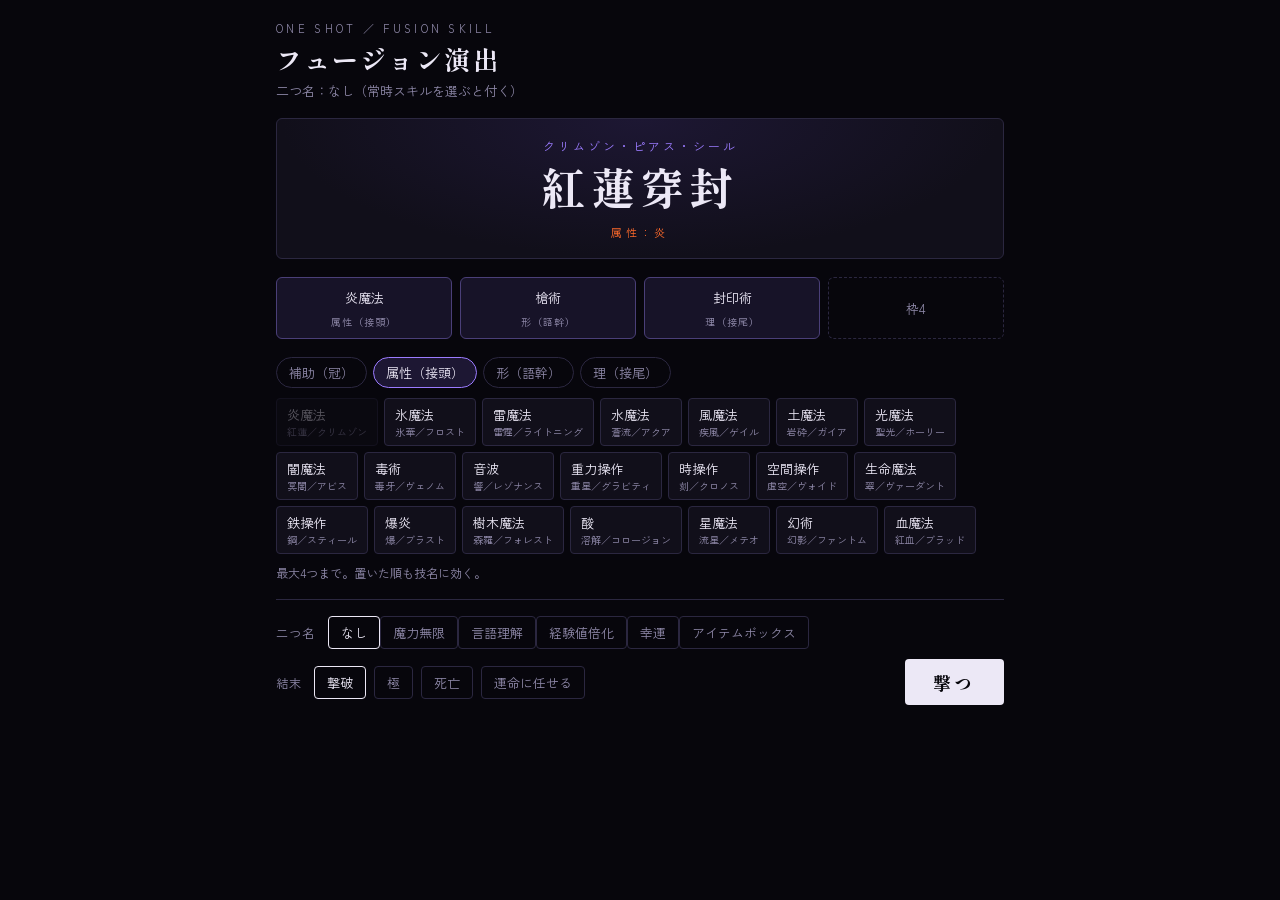
==== fusion-demo/index.html @ 2f65fb98 "フュージョン演出：発動時にフードの人影・光輪・ネオンの線が浮かぶ背景を追加 Co-Authored-By: Claude Opus 5.5 <noreply@anthropic.com> Claude" ====
<!doctype html>
<html lang="ja">
<head>
<meta charset="utf-8">
<meta name="viewport" content="width=device-width, initial-scale=1">
<title>フュージョン演出</title>
<link rel="stylesheet" href="https://fonts.googleapis.com/css2?family=Shippori+Mincho+B1:wght@600;800&family=Zen+Kaku+Gothic+New:wght@400;700&display=swap">
<style>
/* レイアウト：上に主人公の二つ名と技名の予告、下にスキルを選ぶ棚。撃つと全画面の演出に切り替わる */
:root {
  color-scheme: dark;
  --void: #07060c;
  --panel: #110f1a;
  --line: #2b2740;
  --text: #ece8f6;
  --muted: #8e88a8;
  --violet: #9b7bff;
  --gold: #e9c46a;
  --blood: #e0435f;
  --mincho: "Shippori Mincho B1", "Hiragino Mincho ProN", "Yu Mincho", serif;
  --gothic: "Zen Kaku Gothic New", "Hiragino Sans", "Yu Gothic", sans-serif;
}
* { box-sizing: border-box; }
[hidden] { display: none !important; }
body { margin: 0; background: var(--void); color: var(--text); font-family: var(--gothic); }
button { font: inherit; }
button:focus-visible { outline: 2px solid var(--violet); outline-offset: 2px; }

main {
  max-width: 760px; margin: 0 auto; display: grid; gap: 18px;
  padding-block: 20px 32px; padding-left: max(16px, env(safe-area-inset-left, 0px)); padding-right: max(16px, env(safe-area-inset-right, 0px));
}
header { display: grid; gap: 4px; }
.eyebrow { font-size: 11px; letter-spacing: .3em; color: var(--muted); }
h1 { margin: 0; font-family: var(--mincho); font-weight: 800; font-size: 26px; letter-spacing: .08em; }
#title-line { font-size: 13px; color: var(--muted); }
#title-line b { color: var(--violet); font-weight: 700; }

/* 技名の予告 */
#preview {
  border: 1px solid var(--line); border-radius: 6px; padding: 18px 16px; text-align: center;
  background: radial-gradient(ellipse at 50% 0%, #1d1733 0, transparent 70%), var(--panel);
}
#preview .ruby { font-size: 12px; letter-spacing: .25em; color: var(--violet); min-height: 1.4em; overflow-wrap: anywhere; }
#preview .kanji { font-family: var(--mincho); font-weight: 800; font-size: clamp(28px, 7vw, 44px); letter-spacing: .12em; min-height: 1.3em; overflow-wrap: anywhere; }
#preview .el { font-size: 11px; letter-spacing: .3em; margin-top: 6px; }
#preview .empty { color: var(--muted); font-size: 14px; }

#slots { display: grid; grid-template-columns: repeat(4, 1fr); gap: 8px; }
.slot {
  min-height: 62px; border: 1px dashed var(--line); border-radius: 6px; background: transparent; color: var(--muted);
  display: grid; place-items: center; text-align: center; padding: 6px; cursor: pointer; font-size: 13px;
}
.slot.filled { border-style: solid; border-color: #4a3f78; color: var(--text); background: #171328; }
.slot small { display: block; font-size: 10px; color: var(--muted); letter-spacing: .1em; }
@media (max-width: 480px) { #slots { grid-template-columns: repeat(2, 1fr); } }

.shelf { display: grid; gap: 10px; }
.tabs { display: flex; gap: 6px; flex-wrap: wrap; }
.tab { border: 1px solid var(--line); background: transparent; color: var(--muted); border-radius: 99px; padding: 5px 12px; cursor: pointer; font-size: 13px; }
.tab.on { border-color: var(--violet); color: var(--text); background: #1d1733; }
#skills { display: flex; flex-wrap: wrap; gap: 6px; }
.skill {
  border: 1px solid var(--line); background: var(--panel); color: var(--text); border-radius: 4px; padding: 6px 10px; cursor: pointer; font-size: 13px;
  display: grid; text-align: left;
}
.skill small { font-size: 10px; color: var(--muted); }
.skill:hover:not(:disabled) { border-color: var(--violet); }
.skill:disabled { opacity: .35; cursor: default; }
.hint { font-size: 12px; color: var(--muted); margin: 0; }

.controls { display: grid; gap: 10px; border-top: 1px solid var(--line); padding-top: 16px; }
.row { display: flex; gap: 8px; flex-wrap: wrap; align-items: center; }
.row label { font-size: 12px; color: var(--muted); letter-spacing: .1em; margin-right: 4px; }
.pick { border: 1px solid var(--line); background: transparent; color: var(--muted); border-radius: 4px; padding: 6px 12px; cursor: pointer; font-size: 13px; }
.pick.on { color: var(--text); border-color: var(--text); }
.pick.on[data-v="perfect"] { color: var(--gold); border-color: var(--gold); }
.pick.on[data-v="death"] { color: var(--blood); border-color: var(--blood); }
#fire {
  margin-left: auto; background: var(--text); color: var(--void); border: 0; border-radius: 4px; padding: 10px 28px;
  font-family: var(--mincho); font-weight: 800; font-size: 18px; letter-spacing: .2em; cursor: pointer;
}
#fire:disabled { opacity: .3; cursor: default; }

/* ── 全画面の演出 ── */
#stage {
  position: fixed; inset: 0; z-index: 20; background: #000; overflow: hidden; display: grid; place-items: center;
  padding: env(safe-area-inset-top, 0px) max(16px, env(safe-area-inset-right, 0px)) env(safe-area-inset-bottom, 0px) max(16px, env(safe-area-inset-left, 0px));
}
#fx, #scene { position: absolute; inset: 0; width: 100%; height: 100%; }
#stage.shake { animation: shake .5s; }
@keyframes shake { 20% { transform: translate(-8px, 4px); } 40% { transform: translate(7px, -5px); } 60% { transform: translate(-5px, -3px); } 80% { transform: translate(4px, 3px); } }
.layer { position: relative; z-index: 1; text-align: center; display: grid; gap: 14px; justify-items: center; width: 100%; max-width: 720px; align-self: end; margin-bottom: max(6vh, 32px); }
#line { text-shadow: 0 0 12px #000, 0 0 4px #000; }
#line { font-family: var(--mincho); font-size: clamp(16px, 4vw, 22px); letter-spacing: .1em; min-height: 1.6em; color: var(--text); opacity: .9; }
#who { font-size: 11px; letter-spacing: .4em; color: var(--muted); }
#name { display: grid; gap: 6px; }
#name .ruby { font-size: clamp(11px, 2.6vw, 15px); letter-spacing: .35em; color: var(--accent, var(--violet)); opacity: 0; overflow-wrap: anywhere; }
#name .kanji { font-family: var(--mincho); font-weight: 800; font-size: clamp(36px, 11vw, 92px); letter-spacing: .1em; line-height: 1.1; opacity: 0; overflow-wrap: anywhere; text-shadow: 0 0 28px var(--accent, var(--violet)); }
#name.glitch .kanji { animation: glitch .9s steps(2) 3; }
@keyframes glitch { 0%, 100% { transform: none; text-shadow: 0 0 28px var(--accent); } 33% { transform: translateX(-6px); text-shadow: 8px 0 #7fe8ff, -8px 0 #d79bff; } 66% { transform: translateX(5px); text-shadow: -6px 0 #7fe8ff, 6px 0 #d79bff; } }
#name.show .ruby { animation: ruby-in .5s ease-out forwards; }
#name.show .kanji { animation: slam .45s cubic-bezier(.2,1.6,.4,1) .35s forwards; }
@keyframes ruby-in { from { opacity: 0; letter-spacing: 1.2em; } to { opacity: 1; letter-spacing: .35em; } }
@keyframes slam { from { opacity: 0; transform: scale(2.4); filter: blur(10px); } to { opacity: 1; transform: scale(1); filter: blur(0); } }
#name.true .kanji { color: var(--gold); text-shadow: 0 0 36px #e9c46aaa; }
#name.true .ruby { color: var(--gold); }
#name.fade { transition: opacity .6s; opacity: 0; }
#tag { font-family: var(--mincho); font-size: 14px; letter-spacing: .5em; color: var(--gold); min-height: 1.4em; }
#result { display: grid; gap: 10px; justify-items: center; }
#result .big { font-family: var(--mincho); font-weight: 800; font-size: clamp(40px, 12vw, 96px); letter-spacing: .2em; }
#result .big.perfect { color: var(--gold); text-shadow: 0 0 40px #e9c46a99; }
#result .big.death { color: var(--blood); }
#result .sub { font-family: var(--mincho); font-size: 16px; letter-spacing: .08em; }
#result .aside { font-size: 12px; color: var(--muted); }
#result .goddess { font-size: 14px; color: var(--text); max-width: 34em; line-height: 1.8; }
#result .goddess::before { content: "女神「"; color: var(--muted); }
#result .goddess::after { content: "」"; color: var(--muted); }
#close { margin-top: 10px; background: transparent; border: 1px solid var(--muted); color: var(--text); border-radius: 4px; padding: 8px 20px; cursor: pointer; }
#flash { position: absolute; inset: 0; z-index: 2; background: #fff; opacity: 0; pointer-events: none; }
#flash.on { animation: flash .5s forwards; }
@keyframes flash { 0% { opacity: 1; } 100% { opacity: 0; } }
#vignette { position: absolute; inset: 0; z-index: 0; pointer-events: none; opacity: 0; background: radial-gradient(ellipse at center, transparent 40%, #5a0010cc 100%); transition: opacity .8s; }
#vignette.on { opacity: 1; }

@media (prefers-reduced-motion: reduce) {
  *, *::before, *::after { animation-duration: .01ms !important; transition: none !important; }
}
</style>
</head>
<body>
<main>
  <header>
    <div class="eyebrow">ONE SHOT ／ FUSION SKILL</div>
    <h1>フュージョン演出</h1>
    <div id="title-line"></div>
  </header>

  <section id="preview" aria-live="polite">
    <div class="ruby" id="pv-ruby"></div>
    <div class="kanji" id="pv-kanji"></div>
    <div class="el" id="pv-el"></div>
  </section>

  <div id="slots"></div>

  <section class="shelf">
    <div class="tabs" id="tabs"></div>
    <div id="skills"></div>
    <p class="hint" id="shelf-hint"></p>
  </section>

  <section class="controls">
    <div class="row">
      <label>二つ名</label>
      <span id="titles"></span>
    </div>
    <div class="row">
      <label>結末</label>
      <button class="pick" data-v="win" type="button">撃破</button>
      <button class="pick" data-v="perfect" type="button">極</button>
      <button class="pick" data-v="death" type="button">死亡</button>
      <button class="pick" data-v="random" type="button">運命に任せる</button>
      <button id="fire" type="button">撃つ</button>
    </div>
  </section>
</main>

<div id="stage" hidden>
  <canvas id="scene" aria-hidden="true"></canvas>
  <canvas id="fx" aria-hidden="true"></canvas>
  <div id="vignette"></div>
  <div id="flash"></div>
  <div class="layer">
    <div id="who"></div>
    <div id="line"></div>
    <div id="name"><div class="ruby"></div><div class="kanji"></div></div>
    <div id="tag"></div>
    <div id="result"></div>
  </div>
</div>

<script>
// ── スキル（企画書「スキル一覧（案）」の漢字とルビ） ──
//   pos: 冠=0 / 接頭=1 / 語幹=2 / 接尾=3
const G = {
  crown: { label: '補助（冠）', pos: 0 },
  prefix: { label: '属性（接頭）', pos: 1 },
  stem: { label: '形（語幹）', pos: 2 },
  suffix: { label: '理（接尾）', pos: 3 },
};
const S = (group, name, kanji, ruby) => ({ group, name, kanji, ruby, pos: G[group].pos });
const SKILLS = [
  S('crown', '鑑定', '理解', 'アナライズ'), S('crown', '直感', '開眼', 'インサイト'), S('crown', '予知', '未来視', 'フォアサイト'),
  S('crown', '隠密', '影歩', 'ステルス'), S('crown', '加速', '瞬迅', 'アクセル'), S('crown', '溜め', '終焉', 'ファイナル'),
  S('crown', '二重詠唱', '双', 'ダブル'), S('crown', '狂化', '狂咆', 'バーサーク'), S('crown', '挑発', '挑', 'プロヴォーク'),
  S('crown', '擬態', '化', 'ミミック'), S('crown', '模倣', '写', 'コピー'), S('crown', '増幅', '超', 'オーバー'),
  S('prefix', '炎魔法', '紅蓮', 'クリムゾン'), S('prefix', '氷魔法', '氷華', 'フロスト'), S('prefix', '雷魔法', '雷霆', 'ライトニング'),
  S('prefix', '水魔法', '蒼流', 'アクア'), S('prefix', '風魔法', '疾風', 'ゲイル'), S('prefix', '土魔法', '岩砕', 'ガイア'),
  S('prefix', '光魔法', '聖光', 'ホーリー'), S('prefix', '闇魔法', '冥闇', 'アビス'), S('prefix', '毒術', '毒牙', 'ヴェノム'),
  S('prefix', '音波', '響', 'レゾナンス'), S('prefix', '重力操作', '重星', 'グラビティ'), S('prefix', '時操作', '刻', 'クロノス'),
  S('prefix', '空間操作', '虚空', 'ヴォイド'), S('prefix', '生命魔法', '翠', 'ヴァーダント'), S('prefix', '鉄操作', '鋼', 'スティール'),
  S('prefix', '爆炎', '爆', 'ブラスト'), S('prefix', '樹木魔法', '森羅', 'フォレスト'), S('prefix', '酸', '溶解', 'コロージョン'),
  S('prefix', '星魔法', '流星', 'メテオ'), S('prefix', '幻術', '幻影', 'ファントム'), S('prefix', '血魔法', '紅血', 'ブラッド'),
  S('stem', '剣技', '斬', 'スラッシュ'), S('stem', '槍術', '穿', 'ピアス'), S('stem', '拳法', '砕', 'ブレイク'),
  S('stem', '弓術', '射', 'シュート'), S('stem', '魔導砲', '砲', 'キャノン'), S('stem', '嵐', '嵐', 'テンペスト'),
  S('stem', '連撃', '乱舞', 'ダンス'), S('stem', '投擲', '投', 'スロー'), S('stem', '鎖術', '鎖', 'チェイン'),
  S('stem', '罠術', '罠', 'トラップ'), S('stem', '兜割り', '天墜', 'フォール'), S('stem', '地走り', '地走', 'グラウンド'),
  S('stem', '追尾弾', '追', 'ホーミング'), S('stem', '跳弾', '跳', 'リコシェ'), S('stem', '召喚', '喚', 'サモン'),
  S('stem', '分身', '影', 'シャドウ'), S('stem', '一点集中', '極点', 'シンギュラリティ'), S('stem', '全方位', '輪', 'サークル'),
  S('stem', '突進', '轟', 'チャージ'), S('stem', '鞭術', '鞭', 'ウィップ'),
  S('suffix', '貫通術', '徹', 'ペネトレイト'), S('suffix', '斬鉄', '斬鉄', 'アーマーブレイク'), S('suffix', '封印術', '封', 'シール'),
  S('suffix', '浄化', '祓', 'パージ'), S('suffix', '即死術', '断命', 'デス'), S('suffix', '石化', '石化', 'ペトリファイ'),
  S('suffix', '麻痺', '痺', 'パラライズ'), S('suffix', '吸収', '喰', 'ドレイン'), S('suffix', '反転', '反', 'リバース'),
  S('suffix', '解呪', '破', 'ディスペル'), S('suffix', '透過', '透', 'フェイズ'), S('suffix', '急所突き', '穿心', 'クリティカル'),
  S('suffix', '焦刃', '灼', 'バーン'), S('suffix', '爆散', '爆散', 'バースト'), S('suffix', '崩壊', '崩', 'コラプス'),
  S('suffix', '消滅', '消', 'イレイズ'), S('suffix', '魅了', '魅', 'チャーム'), S('suffix', '威圧', '覇', 'ドミネイト'),
  S('suffix', '魂断ち', '魂断', 'ソウルエンド'), S('suffix', '連鎖', '連', 'リンク'),
];
// 常時スキル → 主人公の二つ名
const TITLES = [
  { name: 'なし', kanji: '', ruby: '' },
  { name: '魔力無限', kanji: '無限', ruby: 'インフィニティ' },
  { name: '言語理解', kanji: '万言', ruby: 'ポリグロット' },
  { name: '経験値倍化', kanji: '百戦', ruby: 'ヴェテラン' },
  { name: '幸運', kanji: '吉兆', ruby: 'フォーチュン' },
  { name: 'アイテムボックス', kanji: '無尽蔵', ruby: 'ストレージ' },
];

// ── 決め台詞（技にいちばん多く入っているグループで選ぶ） ──
const LINES = {
  crown: ['……すでに、視えている。', '影は語らず。ただ、結果だけを置いていく。'],
  prefix: ['世界の理よ――我が掌に、跪け。', '燃えろ。凍てつけ。……どちらでも同じことだ。'],
  stem: ['一歩も動くな。――終わらせる。', '抜いた時には、もう終わっている。'],
  suffix: ['抗うな。それが、お前の運命だ。', '名も残さず、消えるがいい。'],
};
const TRUE_LINE = '……見せてやろう。この一撃の、真の名を。';
const DEATH_LINES = [
  ['……ふっ。計算どおりだ。', '（計算外）'],
  ['これも、想定の内……', '（想定外）'],
  ['我が一撃に、悔いは――', '（ある）'],
  ['……なるほど。そう来たか。', '（何も見えていなかった）'],
];
const GODDESS = [
  'はい、おかえりなさい。今の技名、もう一回言ってみます？',
  '格好は満点でした。結果は零点ですけど。',
  '死に際の台詞まで用意してたんですか。戻しておきますね。',
  'その技、名前はとても強そうでしたよ。',
];
const WIN_LINES = ['――終わりだ。', '……振り返る必要もない。', '影に還れ。'];

// ── 状態 ──
let slots = [null, null, null, null];
let tab = 'prefix';
let ending = 'win';
let title = 0;
let busy = false;
let count = 0; // 撃った回数（台詞の回し用）

const $ = (id) => document.getElementById(id);
const reduced = window.matchMedia('(prefers-reduced-motion: reduce)').matches;
const wait = (ms) => new Promise((r) => setTimeout(r, reduced ? ms * 0.3 : ms));

// 技名の組み立て：冠・接頭・語幹・接尾の順。同じ位置は置いた順。語幹がなければ「撃（ストライク）」
function fusionName(list) {
  const parts = list.filter(Boolean).map((k, i) => ({ ...SKILLS[k], i }));
  if (!parts.length) return null;
  if (!parts.some((p) => p.pos === 2)) parts.push({ kanji: '撃', ruby: 'ストライク', pos: 2, i: 99 });
  parts.sort((a, b) => a.pos - b.pos || a.i - b.i);
  return { kanji: parts.map((p) => p.kanji).join(''), ruby: parts.map((p) => p.ruby).join('・') };
}

function titleText() {
  const t = TITLES[title];
  return t.kanji ? { kanji: `${t.kanji}の影`, ruby: `${t.ruby}・シャドウ` } : null;
}

function render() {
  const t = titleText();
  $('title-line').innerHTML = t ? `二つ名：<b>${t.kanji}</b>（${t.ruby}）` : '二つ名：なし（常時スキルを選ぶと付く）';

  const n = fusionName(slots);
  const th = themeOf(slots);
  $('pv-ruby').textContent = n ? n.ruby : '';
  $('pv-el').textContent = n ? `属性：${th.name}` : '';
  $('pv-el').style.color = th.col;
  $('pv-kanji').innerHTML = n ? n.kanji : '<span class="empty">スキルを選ぶと、技名がここに組み上がる</span>';

  $('slots').innerHTML = '';
  slots.forEach((k, i) => {
    const b = document.createElement('button');
    b.type = 'button';
    b.className = 'slot' + (k !== null ? ' filled' : '');
    b.innerHTML = k !== null ? `${SKILLS[k].name}<small>${G[SKILLS[k].group].label}</small>` : `枠${i + 1}`;
    b.disabled = busy || k === null;
    b.onclick = () => { slots[i] = null; Sound.play('tick'); render(); };
    $('slots').appendChild(b);
  });

  $('tabs').innerHTML = '';
  Object.entries(G).forEach(([key, g]) => {
    const b = document.createElement('button');
    b.type = 'button';
    b.className = 'tab' + (key === tab ? ' on' : '');
    b.textContent = g.label;
    b.onclick = () => { tab = key; render(); };
    $('tabs').appendChild(b);
  });

  $('skills').innerHTML = '';
  const full = !slots.includes(null);
  SKILLS.forEach((s, k) => {
    if (s.group !== tab) return;
    const b = document.createElement('button');
    b.type = 'button';
    b.className = 'skill';
    b.innerHTML = `${s.name}<small>${s.kanji}／${s.ruby}</small>`;
    b.disabled = busy || full || slots.includes(k);
    b.onclick = () => { slots[slots.indexOf(null)] = k; Sound.play('tick'); render(); };
    $('skills').appendChild(b);
  });
  $('shelf-hint').textContent = full ? '枠がいっぱい。枠に触れると外せる。' : '最大4つまで。置いた順も技名に効く。';

  $('titles').innerHTML = '';
  TITLES.forEach((t, i) => {
    const b = document.createElement('button');
    b.type = 'button';
    b.className = 'pick' + (i === title ? ' on' : '');
    b.textContent = t.name;
    b.onclick = () => { title = i; render(); };
    $('titles').appendChild(b);
  });

  document.querySelectorAll('.pick[data-v]').forEach((b) => b.classList.toggle('on', b.dataset.v === ending));
  $('fire').disabled = busy || !n;
}

// ── 属性ごとの色・エフェクト・音 ──
//   技に入っている最初の属性（接頭）で決まる。属性がなければ「無」
const THEMES = {
  none: { name: '無', col: '#9b7bff', col2: '#ffffff', fx: 'burst' },
  fire: { name: '炎', col: '#ff6a2b', col2: '#ffd36b', fx: 'embers' },
  ice: { name: '氷', col: '#9fe8ff', col2: '#ffffff', fx: 'shards' },
  thunder: { name: '雷', col: '#ffe14a', col2: '#ffffff', fx: 'bolts' },
  water: { name: '水', col: '#3aa0ff', col2: '#b8e4ff', fx: 'ripples' },
  wind: { name: '風', col: '#b8ffd8', col2: '#ffffff', fx: 'streaks' },
  earth: { name: '土', col: '#c29a6b', col2: '#6b5238', fx: 'rocks' },
  light: { name: '光', col: '#fff3b0', col2: '#ffffff', fx: 'rays' },
  dark: { name: '闇', col: '#7a3cff', col2: '#1a0b3a', fx: 'vortex' },
  poison: { name: '毒', col: '#8cff3a', col2: '#3b7a12', fx: 'bubbles' },
  sound: { name: '音', col: '#ff9ce6', col2: '#ffffff', fx: 'waves' },
  time: { name: '刻', col: '#e9c46a', col2: '#ffffff', fx: 'rewind' },
  life: { name: '命', col: '#5fd98a', col2: '#e8ffb0', fx: 'petals' },
  steel: { name: '鋼', col: '#d6dde8', col2: '#ffb347', fx: 'sparks' },
  star: { name: '星', col: '#bcd7ff', col2: '#ffffff', fx: 'meteors' },
  illusion: { name: '幻', col: '#d79bff', col2: '#7fe8ff', fx: 'phantom' },
  blood: { name: '血', col: '#d0182f', col2: '#ff6b7a', fx: 'drops' },
};
const ELEMENT_OF = {
  紅蓮: 'fire', 爆: 'fire', 氷華: 'ice', 雷霆: 'thunder', 蒼流: 'water', 疾風: 'wind', 岩砕: 'earth', 重星: 'earth',
  聖光: 'light', 冥闇: 'dark', 虚空: 'dark', 毒牙: 'poison', 溶解: 'poison', 響: 'sound', 刻: 'time',
  翠: 'life', 森羅: 'life', 鋼: 'steel', 流星: 'star', 幻影: 'illusion', 紅血: 'blood',
};
function themeOf(list) {
  const first = list.find((k) => k !== null && SKILLS[k].group === 'prefix');
  const key = first === undefined ? 'none' : ELEMENT_OF[SKILLS[first].kanji];
  return { key, ...THEMES[key] };
}

// ── 背景の粒子 ──
//   粒子は形（kind）と動き（重力 g、減速 drag、回転 vr）を持つ
const fx = { parts: [], rings: [], bolts: [], rays: null, run: false };
const dpr = () => devicePixelRatio || 1;
function sizeCanvas() {
  const c = $('fx');
  c.width = c.clientWidth * dpr();
  c.height = c.clientHeight * dpr();
}
function center() { const c = $('fx'); return { W: c.width, H: c.height, cx: c.width / 2, cy: c.height / 2 }; }
function add(p) {
  fx.parts.push({ vx: 0, vy: 0, g: 0, drag: 1, rot: Math.random() * 6, vr: 0, kind: 'sq', s: 2 * dpr(), ...p, max: p.life });
}
function loop() {
  if (!fx.run) return;
  const { W, H, cx, cy } = center(), g = $('fx').getContext('2d');
  g.globalCompositeOperation = 'destination-out';
  g.fillStyle = 'rgba(0,0,0,0.22)';
  g.fillRect(0, 0, W, H);
  g.globalCompositeOperation = 'lighter';
  // 光の柱（光）
  if (fx.rays) {
    const r = fx.rays; r.life--; r.a += 0.004;
    g.globalAlpha = Math.max(0, r.life / r.max) * 0.22;
    g.fillStyle = r.col;
    for (let i = 0; i < 12; i++) {
      const a = r.a + (i / 12) * Math.PI * 2, L = Math.max(W, H);
      g.beginPath(); g.moveTo(cx, cy);
      g.lineTo(cx + Math.cos(a - 0.025) * L, cy + Math.sin(a - 0.025) * L);
      g.lineTo(cx + Math.cos(a + 0.025) * L, cy + Math.sin(a + 0.025) * L);
      g.fill();
    }
    if (r.life <= 0) fx.rays = null;
  }
  for (const p of fx.parts) {
    if (p.rewind && p.life === Math.floor(p.max / 2)) { p.vx *= -1.4; p.vy *= -1.4; }
    if (p.spiral) { const dx = cx - p.x, dy = cy - p.y; p.vx += dx * 0.004 - dy * 0.006; p.vy += dy * 0.004 + dx * 0.006; }
    p.vx *= p.drag; p.vy = p.vy * p.drag + p.g;
    if (p.wobble) p.vx += Math.sin(p.life * 0.2) * 0.15 * dpr();
    p.x += p.vx; p.y += p.vy; p.rot += p.vr; p.life--;
    g.globalAlpha = Math.max(0, p.life / p.max);
    g.fillStyle = p.col; g.strokeStyle = p.col;
    if (p.kind === 'sq') g.fillRect(p.x, p.y, p.s, p.s);
    else if (p.kind === 'circle') { g.lineWidth = dpr(); g.beginPath(); g.arc(p.x, p.y, p.s, 0, Math.PI * 2); p.fill ? g.fill() : g.stroke(); }
    else if (p.kind === 'line') {
      // 進む向きに伸びる線（破片・火花・流れ星）
      const sp = Math.hypot(p.vx, p.vy) || 1, L = p.len || 20 * dpr();
      g.lineWidth = p.s; g.beginPath(); g.moveTo(p.x, p.y); g.lineTo(p.x - (p.vx / sp) * L, p.y - (p.vy / sp) * L); g.stroke();
    } else if (p.kind === 'leaf') {
      g.save(); g.translate(p.x, p.y); g.rotate(p.rot); g.beginPath(); g.ellipse(0, 0, p.s * 2, p.s, 0, 0, Math.PI * 2); g.fill(); g.restore();
    } else if (p.kind === 'rock') {
      g.save(); g.translate(p.x, p.y); g.rotate(p.rot); g.fillRect(-p.s / 2, -p.s / 2, p.s, p.s * 0.8); g.restore();
    }
  }
  fx.parts = fx.parts.filter((p) => p.life > 0);
  for (const r of fx.rings) {
    r.r += r.v; r.v *= r.drag || 1; r.life--;
    g.globalAlpha = Math.max(0, r.life / r.max);
    g.strokeStyle = r.col; g.lineWidth = (r.w || 3) * dpr();
    g.beginPath(); g.arc(cx, cy, r.r, 0, Math.PI * 2); g.stroke();
  }
  fx.rings = fx.rings.filter((r) => r.life > 0);
  // 稲妻：数フレームだけ光るギザギザの線
  for (const b of fx.bolts) {
    b.life--;
    g.globalAlpha = b.life % 3 === 0 ? 0.2 : 1;
    g.strokeStyle = b.col; g.lineWidth = 3 * dpr(); g.shadowColor = b.col; g.shadowBlur = 18 * dpr();
    g.beginPath(); b.pts.forEach(([x, y], i) => (i ? g.lineTo(x, y) : g.moveTo(x, y))); g.stroke();
    g.shadowBlur = 0;
  }
  fx.bolts = fx.bolts.filter((b) => b.life > 0);
  g.globalAlpha = 1;
  g.globalCompositeOperation = 'source-over';
  requestAnimationFrame(loop);
}
// ── 舞台（参考：フードの人物が腕を広げ、頭上に光の輪、足元から回路のような光が立ち上る） ──
//   p：組み上がり（0 → 1）。決め台詞から技名までのあいだに暗闇から浮かび上がる
//   放つ瞬間に白く弾け、そのあと薄れる
const scene = { run: false, col: '#9b7bff', t0: 0, build: 3000, strikeAt: 0, dim: 0, pillars: [], rays: [], mist: [] };
function hexA(hex, a) {
  const n = parseInt(hex.slice(1), 16);
  return `rgba(${n >> 16},${(n >> 8) & 255},${n & 255},${a})`;
}
function startScene(col) {
  const c = $('scene');
  c.width = c.clientWidth * dpr(); c.height = c.clientHeight * dpr();
  const W = c.width, H = c.height;
  Object.assign(scene, { run: true, col, t0: performance.now(), strikeAt: 0, dim: 0 });
  // 足元から立ち上る光の線：途中で直角に折れる回路のような線
  scene.pillars = Array.from({ length: 18 }, () => {
    const x = W * rnd(0.03, 0.97), y1 = H * rnd(0.55, 0.9), jog = rnd(-40, 40) * dpr(), y2 = H * rnd(0.05, 0.5);
    return { pts: [[x, H], [x, y1], [x + jog, y1 - Math.abs(jog) * 0.6], [x + jog, y2]], delay: rnd(0, 0.45), w: rnd(1, 2.6) * dpr() };
  });
  // 上から降る光の筋
  scene.rays = Array.from({ length: 12 }, () => ({ x: W * rnd(0.1, 0.9), bend: rnd(-0.15, 0.15) * W, len: H * rnd(0.25, 0.55), delay: rnd(0.2, 0.7) }));
  // 足元の霧
  scene.mist = Array.from({ length: 16 }, (_, i) => ({ x: W * (i / 15) + rnd(-30, 30) * dpr(), y: H * rnd(0.86, 1.0), r: rnd(0.08, 0.16) * Math.max(W, H), v: rnd(-0.15, 0.15) * dpr() }));
  requestAnimationFrame(drawScene);
}
function stopScene() { scene.run = false; }
function polyLen(pts) { let L = 0; for (let i = 1; i < pts.length; i++) L += Math.hypot(pts[i][0] - pts[i - 1][0], pts[i][1] - pts[i - 1][1]); return L; }
// 線を始点から frac（0〜1）の長さまで描く
function strokePartial(g, pts, frac) {
  let left = polyLen(pts) * frac;
  g.beginPath(); g.moveTo(pts[0][0], pts[0][1]);
  let end = pts[0];
  for (let i = 1; i < pts.length && left > 0; i++) {
    const [x0, y0] = pts[i - 1], [x1, y1] = pts[i], d = Math.hypot(x1 - x0, y1 - y0), k = Math.min(1, left / d);
    end = [x0 + (x1 - x0) * k, y0 + (y1 - y0) * k];
    g.lineTo(end[0], end[1]); left -= d;
  }
  g.stroke();
  return end;
}
// フードの人物：両腕を広げ、マントがはためく。u は身長の 1/100
function drawFigure(g, cx, base, u, col, glow, now) {
  const sway = Math.sin(now / 420) * 2 * u;
  const cape = () => {
    g.beginPath();
    g.moveTo(cx - 9 * u, base - 80 * u);
    g.bezierCurveTo(cx - 30 * u, base - 74 * u, cx - 58 * u - sway, base - 52 * u, cx - 66 * u - sway, base - 22 * u);
    g.lineTo(cx - 52 * u - sway, base - 16 * u); g.lineTo(cx - 60 * u - sway * 1.3, base - 2 * u);
    g.lineTo(cx - 34 * u, base - 8 * u); g.lineTo(cx - 22 * u, base + 2 * u); g.lineTo(cx - 12 * u, base - 20 * u);
    g.lineTo(cx + 12 * u, base - 20 * u); g.lineTo(cx + 22 * u, base + 2 * u); g.lineTo(cx + 34 * u, base - 8 * u);
    g.lineTo(cx + 60 * u + sway * 1.3, base - 2 * u); g.lineTo(cx + 52 * u + sway, base - 16 * u);
    g.lineTo(cx + 66 * u + sway, base - 22 * u);
    g.bezierCurveTo(cx + 58 * u + sway, base - 52 * u, cx + 30 * u, base - 74 * u, cx + 9 * u, base - 80 * u);
    g.closePath();
  };
  const body = () => {
    g.beginPath();
    g.moveTo(cx - 10 * u, base - 80 * u); g.lineTo(cx + 10 * u, base - 80 * u);
    g.lineTo(cx + 8 * u, base - 46 * u); g.lineTo(cx + 9 * u, base); g.lineTo(cx + 3 * u, base);
    g.lineTo(cx, base - 30 * u); g.lineTo(cx - 3 * u, base); g.lineTo(cx - 9 * u, base);
    g.lineTo(cx - 8 * u, base - 46 * u); g.closePath();
  };
  // 腕：肩から外側の斜め下へ広げる（先細り）。手のひらは外へ開く
  const arms = () => {
    g.beginPath();
    for (const d of [-1, 1]) {
      g.moveTo(cx + d * 8 * u, base - 80 * u);
      g.lineTo(cx + d * 47 * u, base - 50 * u);
      g.lineTo(cx + d * 50 * u, base - 46 * u);
      g.lineTo(cx + d * 45 * u, base - 46 * u);
      g.lineTo(cx + d * 9 * u, base - 72 * u);
      g.closePath();
    }
  };
  const hood = () => {
    g.beginPath();
    g.moveTo(cx, base - 106 * u);
    g.bezierCurveTo(cx + 9 * u, base - 100 * u, cx + 11 * u, base - 88 * u, cx + 9 * u, base - 80 * u);
    g.lineTo(cx - 9 * u, base - 80 * u);
    g.bezierCurveTo(cx - 11 * u, base - 88 * u, cx - 9 * u, base - 100 * u, cx, base - 106 * u);
    g.closePath();
  };
  g.save();
  // 縁の光（属性の色で光る）
  g.shadowColor = col; g.shadowBlur = 30 * dpr() * glow;
  g.strokeStyle = hexA(col, 0.9 * glow); g.lineWidth = 2 * dpr();
  // 人物は不透明な暗い色で塗る（後ろの光が透けないように）
  const dark = g.createLinearGradient(0, base - 106 * u, 0, base);
  dark.addColorStop(0, '#0d0820'); dark.addColorStop(1, '#241544');
  for (const part of [cape, arms, body, hood]) { part(); g.fillStyle = dark; g.fill(); g.stroke(); }
  g.shadowBlur = 0;
  // フードの奥で光る目
  g.fillStyle = '#ffffff'; g.shadowColor = '#ffffff'; g.shadowBlur = 12 * dpr() * glow;
  g.globalAlpha = glow;
  g.fillRect(cx - 4.2 * u, base - 92 * u, 3 * u, 1.1 * u);
  g.fillRect(cx + 1.2 * u, base - 92 * u, 3 * u, 1.1 * u);
  g.restore();
}
function drawScene(now) {
  if (!scene.run) return;
  const c = $('scene'), g = c.getContext('2d'), W = c.width, H = c.height;
  const p = Math.min(1, (now - scene.t0) / (reduced ? 300 : scene.build));
  const ease = p * p * (3 - 2 * p); // ゆっくり始まり、ゆっくり終わる
  const struck = scene.strikeAt ? (now - scene.strikeAt) / 1000 : -1; // 放ってからの秒
  const after = struck < 0 ? 1 : Math.max(0, 1 - struck / 1.4);       // 放ったあと薄れていく
  const col = scene.col;
  const u = Math.min(H * 0.0058, W * 0.0062), cx = W / 2, base = H * 0.86;

  // 背景：奥から属性の色が満ちていく
  g.globalCompositeOperation = 'source-over';
  g.fillStyle = '#05030c'; g.fillRect(0, 0, W, H);
  const bg = g.createRadialGradient(cx, base - 70 * u, 10, cx, base - 70 * u, Math.max(W, H) * 0.75);
  bg.addColorStop(0, hexA(col, 0.55 * ease * after)); bg.addColorStop(0.5, hexA(col, 0.18 * ease * after)); bg.addColorStop(1, 'rgba(0,0,0,0)');
  g.fillStyle = bg; g.fillRect(0, 0, W, H);

  g.globalCompositeOperation = 'lighter';
  // 上から降る光の筋
  for (const r of scene.rays) {
    const k = Math.max(0, Math.min(1, (p - r.delay) / 0.3));
    if (!k) continue;
    const grad = g.createLinearGradient(r.x, 0, r.x + r.bend, r.len);
    grad.addColorStop(0, hexA(col, 0)); grad.addColorStop(1, hexA(col, 0.5 * k * after));
    g.strokeStyle = grad; g.lineWidth = 1.5 * dpr();
    g.beginPath(); g.moveTo(r.x, 0); g.quadraticCurveTo(r.x, r.len * 0.6, r.x + r.bend, r.len * k); g.stroke();
  }
  // 足元から立ち上る光の線
  g.shadowColor = col; g.shadowBlur = 12 * dpr();
  for (const pl of scene.pillars) {
    const k = Math.max(0, Math.min(1, (p - pl.delay) / 0.45));
    if (!k) continue;
    g.strokeStyle = hexA(col, 0.75 * after); g.lineWidth = pl.w;
    const [ex, ey] = strokePartial(g, pl.pts, 1 - Math.pow(1 - k, 2));
    g.fillStyle = hexA('#ffffff', 0.9 * after);
    g.beginPath(); g.arc(ex, ey, pl.w * 1.4, 0, Math.PI * 2); g.fill();
  }
  g.shadowBlur = 0;
  // 足元の光だまり
  const pool = g.createRadialGradient(cx, base, 0, cx, base, 90 * u);
  pool.addColorStop(0, hexA(col, 0.6 * ease * after)); pool.addColorStop(1, hexA(col, 0));
  g.fillStyle = pool; g.beginPath(); g.ellipse(cx, base, 90 * u, 14 * u, 0, 0, Math.PI * 2); g.fill();

  // 人物（暗闇から浮かび上がる）
  g.globalCompositeOperation = 'source-over';
  g.globalAlpha = Math.min(1, ease * 1.3) * (struck < 0 ? 1 : Math.max(0.25, after));
  drawFigure(g, cx, base, u, col, ease, now);
  g.globalAlpha = 1;

  // 頭上の光の輪（後半に現れ、ゆっくり脈打つ）
  const halo = Math.max(0, Math.min(1, (p - 0.5) / 0.35)) * after;
  if (halo > 0) {
    g.globalCompositeOperation = 'lighter';
    const pulse = 1 + Math.sin(now / 300) * 0.03;
    g.shadowColor = col; g.shadowBlur = 24 * dpr();
    g.strokeStyle = hexA(col, 0.9 * halo); g.lineWidth = 3 * dpr();
    g.beginPath(); g.ellipse(cx, base - 122 * u, 34 * u * pulse, 4 * u * pulse, 0, 0, Math.PI * 2); g.stroke();
    g.strokeStyle = hexA('#ffffff', 0.7 * halo); g.lineWidth = 1.2 * dpr();
    g.beginPath(); g.ellipse(cx, base - 122 * u, 34 * u * pulse, 4 * u * pulse, 0, 0, Math.PI * 2); g.stroke();
    g.shadowBlur = 0;
  }
  // 足元の霧
  g.globalCompositeOperation = 'lighter';
  for (const m of scene.mist) {
    m.x += m.v;
    const mg = g.createRadialGradient(m.x, m.y, 0, m.x, m.y, m.r);
    mg.addColorStop(0, hexA('#e8e0ff', 0.16 * ease * Math.max(after, 0.4))); mg.addColorStop(1, 'rgba(0,0,0,0)');
    g.fillStyle = mg; g.beginPath(); g.arc(m.x, m.y, m.r, 0, Math.PI * 2); g.fill();
  }
  // 放つ瞬間：白く弾ける
  if (struck >= 0 && struck < 0.6) {
    g.globalCompositeOperation = 'lighter';
    g.fillStyle = `rgba(255,255,255,${0.7 * (1 - struck / 0.6)})`;
    g.fillRect(0, 0, W, H);
  }
  g.globalCompositeOperation = 'source-over';
  requestAnimationFrame(drawScene);
}

// 中心へ吸い込まれる粒子（溜め）
function gather(col, n = 60) {
  const { W, H, cx, cy } = center();
  for (let i = 0; i < n; i++) {
    const a = Math.random() * Math.PI * 2, d = Math.max(W, H) * (0.4 + Math.random() * 0.3), life = 50 + Math.random() * 30;
    const x = cx + Math.cos(a) * d, y = cy + Math.sin(a) * d;
    add({ x, y, vx: (cx - x) / life, vy: (cy - y) / life, life, col });
  }
}
// 中心から弾ける粒子
function burst(col, n = 160, speed = 14, extra = {}) {
  const { cx, cy } = center();
  for (let i = 0; i < n; i++) {
    const a = Math.random() * Math.PI * 2, v = (Math.random() * speed + 2) * dpr();
    add({ x: cx, y: cy, vx: Math.cos(a) * v, vy: Math.sin(a) * v, life: 40 + Math.random() * 50, s: (1 + Math.random() * 3) * dpr(), col, ...extra });
  }
}
function ring(col, extra = {}) { fx.rings.push({ r: 10, v: 26 * dpr(), life: 30, max: 30, col, ...extra }); }
const rnd = (a, b) => a + Math.random() * (b - a);

// 属性ごとのエフェクト（放つ瞬間）
const FX = {
  burst: (t) => burst(t.col, 160),
  // 炎：火の粉が舞い上がる
  embers: (t) => {
    burst(t.col, 120, 16, { drag: 0.96, g: -0.12 * dpr() });
    burst(t.col2, 80, 10, { drag: 0.97, g: -0.18 * dpr(), s: 2 * dpr() });
  },
  // 氷：鋭い破片が飛び散る
  shards: (t) => {
    burst(t.col, 70, 30, { kind: 'line', len: 40 * dpr(), s: 2 * dpr(), drag: 0.9 });
    burst(t.col2, 60, 8, { drag: 0.95 });
    ring(t.col, { w: 1.5 });
  },
  // 雷：稲妻が何本も落ちる
  bolts: (t) => {
    const { W, cx, cy } = center();
    for (let i = 0; i < 5; i++) {
      let x = rnd(0, W), y = 0; const pts = [[x, y]];
      while (y < cy) { y += rnd(20, 50) * dpr(); x += (cx - x) * 0.15 + rnd(-30, 30) * dpr(); pts.push([x, y]); }
      fx.bolts.push({ pts, life: 14 + i * 3, col: i % 2 ? t.col2 : t.col });
    }
    burst(t.col, 90, 20, { kind: 'line', len: 12 * dpr(), s: 1.5 * dpr(), drag: 0.9 });
  },
  // 水：波紋が広がり、しぶきが落ちる
  ripples: (t) => {
    for (let i = 0; i < 5; i++) setTimeout(() => ring(t.col, { v: 14 * dpr(), drag: 0.98, life: 50, max: 50, w: 2 }), i * 120);
    burst(t.col2, 90, 12, { kind: 'circle', fill: true, s: 2.5 * dpr(), g: 0.35 * dpr() });
  },
  // 風：横一文字の筋が走り抜ける
  streaks: (t) => {
    const { W, H } = center();
    for (let i = 0; i < 70; i++) setTimeout(() => add({ x: rnd(-W * 0.3, 0), y: rnd(0, H), vx: rnd(14, 24) * dpr(), vy: rnd(-0.5, 0.5), life: 70, kind: 'line', len: rnd(80, 200) * dpr(), s: 1.5 * dpr(), col: i % 3 ? t.col : t.col2 }), i * 15);
  },
  // 土：岩の塊が飛び、重く落ちる
  rocks: (t) => {
    burst(t.col, 50, 18, { kind: 'rock', s: rnd(6, 14) * dpr(), g: 0.6 * dpr(), vr: 0.15 });
    burst(t.col2, 80, 10, { g: 0.3 * dpr() });
    $('stage').classList.add('shake');
  },
  // 光：光の柱が回り、白く弾ける
  rays: (t) => {
    fx.rays = { col: t.col, life: 90, max: 90, a: 0 };
    burst(t.col2, 140, 16);
  },
  // 闇：渦を巻いて中心へ呑み込まれる
  vortex: (t) => {
    const { W, H, cx, cy } = center();
    for (let i = 0; i < 160; i++) {
      const a = rnd(0, 6.3), d = Math.max(W, H) * rnd(0.2, 0.6);
      add({ x: cx + Math.cos(a) * d, y: cy + Math.sin(a) * d, life: 80, col: i % 4 ? t.col : '#ffffff', spiral: true, drag: 0.92 });
    }
    ring('#000000', { w: 40, v: 10 * dpr(), life: 60, max: 60 });
  },
  // 毒：泡がゆらゆら昇る
  bubbles: (t) => {
    const { W, H } = center();
    for (let i = 0; i < 70; i++) add({ x: rnd(W * 0.2, W * 0.8), y: rnd(H * 0.5, H), vy: -rnd(1, 3) * dpr(), life: 90, kind: 'circle', s: rnd(3, 10) * dpr(), col: i % 3 ? t.col : t.col2, wobble: true });
    burst(t.col, 60, 10);
  },
  // 音：細い同心円が次々に広がる
  waves: (t) => {
    for (let i = 0; i < 9; i++) setTimeout(() => ring(i % 2 ? t.col : t.col2, { v: 18 * dpr(), life: 40, max: 40, w: 1 }), i * 70);
  },
  // 刻：弾けた粒が途中で巻き戻る
  rewind: (t) => {
    burst(t.col, 140, 12, { rewind: true, life: 70 });
    ring(t.col2, { w: 1 });
  },
  // 命：花びらが舞う
  petals: (t) => {
    burst(t.col, 70, 9, { kind: 'leaf', s: 4 * dpr(), drag: 0.97, g: 0.05 * dpr(), vr: 0.08, life: 110 });
    burst(t.col2, 40, 6, { kind: 'leaf', s: 3 * dpr(), drag: 0.97, g: 0.04 * dpr(), vr: -0.1, life: 110 });
  },
  // 鋼：火花が散って落ちる
  sparks: (t) => {
    burst(t.col2, 120, 26, { kind: 'line', len: 10 * dpr(), s: 1.5 * dpr(), g: 0.5 * dpr(), drag: 0.95 });
    burst(t.col, 40, 8);
  },
  // 星：流れ星が斜めに降り注ぐ
  meteors: (t) => {
    const { W } = center();
    for (let i = 0; i < 30; i++) setTimeout(() => add({ x: rnd(W * 0.3, W * 1.2), y: rnd(-200, 0), vx: -rnd(14, 22) * dpr(), vy: rnd(16, 24) * dpr(), life: 60, kind: 'line', len: rnd(80, 160) * dpr(), s: 2 * dpr(), col: i % 3 ? t.col : t.col2 }), i * 40);
    burst(t.col2, 80, 14);
  },
  // 幻：残像がずれて揺らぐ
  phantom: (t) => {
    burst(t.col, 80, 10); burst(t.col2, 80, 10);
    $('name').classList.add('glitch');
  },
  // 血：滴が飛び散って落ちる
  drops: (t) => {
    burst(t.col, 120, 16, { kind: 'circle', fill: true, s: rnd(2, 4) * dpr(), g: 0.45 * dpr() });
    burst(t.col2, 40, 8, { kind: 'circle', fill: true, s: 1.5 * dpr(), g: 0.4 * dpr() });
  },
};

// ── 演出 ──
function majorGroup(list) {
  const cnt = {};
  list.filter((k) => k !== null).forEach((k) => { cnt[SKILLS[k].group] = (cnt[SKILLS[k].group] || 0) + 1; });
  return Object.entries(cnt).sort((a, b) => b[1] - a[1])[0][0];
}

async function typeLine(text) {
  $('line').textContent = '';
  for (let i = 0; i < text.length; i++) {
    $('line').textContent = text.slice(0, i + 1);
    if (i % 2 === 0) Sound.play('type');
    await wait(55);
  }
}

function showName(n, isTrue) {
  const el = $('name');
  el.className = '';
  el.querySelector('.ruby').textContent = n.ruby;
  el.querySelector('.kanji').textContent = n.kanji;
  void el.offsetWidth;
  el.className = 'show' + (isTrue ? ' true' : '');
}

async function fire() {
  if (busy) return;
  Sound.unlock();
  busy = true;
  render();
  const out = ending === 'random' ? ['win', 'perfect', 'death'][Math.floor(Math.random() * 3)] : ending;
  const n = fusionName(slots);
  const t = titleText();
  const th = themeOf(slots);
  count++;

  // 舞台を整える
  $('stage').hidden = false;
  $('stage').className = '';
  sizeCanvas();
  fx.parts = []; fx.rings = []; fx.run = true;
  requestAnimationFrame(loop);
  $('line').textContent = '';
  $('tag').textContent = '';
  $('result').innerHTML = '';
  $('name').className = '';
  $('vignette').className = '';
  $('stage').style.setProperty('--accent', out === 'perfect' ? '#e9c46a' : th.col);
  $('who').textContent = t ? `${t.kanji}（${t.ruby}）` : '';
  startScene(out === 'perfect' ? '#e9c46a' : th.col);

  // 一. 静寂と決め台詞
  Sound.play('drone');
  await wait(500);
  const pool = LINES[majorGroup(slots)];
  await typeLine(pool[count % pool.length]);
  gather(out === 'perfect' ? '#e9c46a' : th.col);
  await wait(900);

  // 二. 技名を叫ぶ
  showName(n, false);
  Sound.play('shout');
  setTimeout(() => { Sound.play('impact'); ring(th.col); }, reduced ? 100 : 380);
  await wait(1500);

  // 極：真名解放
  if (out === 'perfect') {
    $('name').classList.add('fade');
    Sound.play('hush');
    await wait(700);
    await typeLine(TRUE_LINE);
    await wait(500);
    $('tag').textContent = '真 名 解 放';
    Sound.play('bell');
    await wait(900);
    showName({ kanji: `${n.kanji}・零`, ruby: `${n.ruby}・ゼロ` }, true);
    Sound.play('impact');
    gather('#e9c46a', 120);
    await wait(1600);
  }

  // 三. 放つ
  $('line').textContent = '';
  $('flash').className = '';
  void $('flash').offsetWidth;
  $('flash').className = 'on';
  $('stage').classList.add('shake');
  scene.strikeAt = performance.now();
  Sound.play('strike');
  Sound.play('el_' + th.key);
  ring(out === 'perfect' ? '#e9c46a' : '#ffffff');
  FX[th.fx](th);
  await wait(600);
  $('name').classList.add('fade');
  $('tag').textContent = '';

  // 四. 結末
  if (out === 'death') {
    await wait(900);
    $('vignette').className = 'on';
    const [line, aside] = DEATH_LINES[count % DEATH_LINES.length];
    await typeLine(line);
    await wait(500);
    Sound.play('death');
    $('result').innerHTML = `<div class="aside">${aside}</div><div class="big death">死亡</div>`
      + `<div class="goddess">${GODDESS[count % GODDESS.length]}</div><button id="close" type="button">戦いの前に戻る</button>`;
  } else {
    burst(out === 'perfect' ? '#e9c46a' : th.col, out === 'perfect' ? 260 : 100);
    Sound.play(out === 'perfect' ? 'perfect' : 'win');
    await wait(900);
    await typeLine(WIN_LINES[count % WIN_LINES.length]);
    await wait(300);
    $('result').innerHTML = out === 'perfect'
      ? '<div class="big perfect">極</div><div class="sub">寸分の狂いもない、真の一撃。</div><button id="close" type="button">戻る</button>'
      : '<div class="big">撃破</div><button id="close" type="button">戻る</button>';
  }
  $('close').onclick = () => { fx.run = false; stopScene(); $('stage').hidden = true; busy = false; render(); };
  $('close').focus();
}

// ── 効果音（Web Audio で合成） ──
// 音はいったん止めている。true に戻すと鳴る
const SOUND_ON = false;
const Sound = (() => {
  let ctx = null, master = null, verb = null;
  const ensure = () => {
    if (!ctx) {
      const AC = window.AudioContext || window.webkitAudioContext;
      if (!AC) return null;
      ctx = new AC(); master = ctx.createGain(); master.gain.value = 0.5;
      // 全体をまとめるコンプレッサー（重い音を重ねても割れにくくする）
      const comp = ctx.createDynamicsCompressor();
      comp.threshold.value = -14; comp.ratio.value = 4;
      master.connect(comp); comp.connect(ctx.destination);
      // 映画館のような長い残響：減衰するノイズをインパルスにする
      const len = ctx.sampleRate * 3.2, ir = ctx.createBuffer(2, len, ctx.sampleRate);
      for (let ch = 0; ch < 2; ch++) {
        const d = ir.getChannelData(ch);
        for (let i = 0; i < len; i++) d[i] = (Math.random() * 2 - 1) * Math.pow(1 - i / len, 2.6);
      }
      verb = ctx.createConvolver(); verb.buffer = ir;
      const wet = ctx.createGain(); wet.gain.value = 0.55;
      verb.connect(wet); wet.connect(master);
    }
    if (ctx.state === 'suspended') ctx.resume();
    return ctx;
  };
  const tone = (type, f, t, a, peak, d, f2) => {
    const o = ctx.createOscillator(), g = ctx.createGain();
    o.type = type; o.frequency.setValueAtTime(f, t);
    if (f2) o.frequency.exponentialRampToValueAtTime(f2, t + a + d);
    g.gain.setValueAtTime(0.0001, t); g.gain.exponentialRampToValueAtTime(peak, t + a); g.gain.exponentialRampToValueAtTime(0.0001, t + a + d);
    o.connect(g); g.connect(master); o.start(t); o.stop(t + a + d + 0.05);
  };
  const noise = (t, d, peak, type, f0, f1) => {
    const buf = ctx.createBuffer(1, Math.ceil(ctx.sampleRate * (d + 0.1)), ctx.sampleRate), x = buf.getChannelData(0);
    for (let i = 0; i < x.length; i++) x[i] = Math.random() * 2 - 1;
    const src = ctx.createBufferSource(), f = ctx.createBiquadFilter(), g = ctx.createGain();
    src.buffer = buf; f.type = type; f.frequency.setValueAtTime(f0, t); f.frequency.exponentialRampToValueAtTime(f1, t + d);
    g.gain.setValueAtTime(peak, t); g.gain.exponentialRampToValueAtTime(0.0001, t + d);
    src.connect(f); f.connect(g); g.connect(master); src.start(t);
  };
  // 出口：そのまま＋残響へ送る
  const out = (node, send = 0.4) => {
    node.connect(master);
    if (verb && send) { const g = ctx.createGain(); g.gain.value = send; node.connect(g); g.connect(verb); }
  };
  // 金管：ずらした鋸波2本ずつを、開いて閉じるローパスに通す
  const brass = (t, freqs, a, hold, rel, peak, open = 2400, send = 0.5) => {
    const end = t + a + hold + rel;
    const f = ctx.createBiquadFilter(), g = ctx.createGain();
    f.type = 'lowpass'; f.Q.value = 0.8;
    f.frequency.setValueAtTime(180, t); f.frequency.exponentialRampToValueAtTime(open, t + a); f.frequency.exponentialRampToValueAtTime(220, end);
    g.gain.setValueAtTime(0.0001, t); g.gain.exponentialRampToValueAtTime(peak, t + a);
    g.gain.setValueAtTime(peak, t + a + hold); g.gain.exponentialRampToValueAtTime(0.0001, end);
    f.connect(g); out(g, send);
    for (const fr of freqs) for (const det of [-7, 7]) {
      const o = ctx.createOscillator(); o.type = 'sawtooth'; o.frequency.value = fr; o.detune.value = det;
      o.connect(f); o.start(t); o.stop(end + 0.05);
    }
  };
  // 歪ませた低音のブーム
  const boom = (t, f0, f1, d, peak) => {
    const o = ctx.createOscillator(), sh = ctx.createWaveShaper(), g = ctx.createGain();
    const curve = new Float32Array(256);
    for (let i = 0; i < 256; i++) { const x = i / 128 - 1; curve[i] = Math.tanh(x * 3); }
    sh.curve = curve;
    o.type = 'sine'; o.frequency.setValueAtTime(f0, t); o.frequency.exponentialRampToValueAtTime(f1, t + d);
    g.gain.setValueAtTime(peak, t); g.gain.exponentialRampToValueAtTime(0.0001, t + d);
    o.connect(sh); sh.connect(g); out(g, 0.25); o.start(t); o.stop(t + d + 0.05);
  };
  // ティンパニ：音程が少し落ちる低い打撃
  const timpani = (t, f, peak = 0.6) => {
    tone('sine', f * 1.15, t, 0.004, peak, 1.4, f);
    noise(t, 0.12, peak * 0.4, 'lowpass', 900, 200);
  };
  // 合唱のような響き：鋸波を母音の帯域に絞る
  const choir = (t, freqs, a, d, peak) => {
    for (const formant of [700, 1150]) {
      const f = ctx.createBiquadFilter(), g = ctx.createGain();
      f.type = 'bandpass'; f.frequency.value = formant; f.Q.value = 6;
      g.gain.setValueAtTime(0.0001, t); g.gain.exponentialRampToValueAtTime(peak, t + a); g.gain.exponentialRampToValueAtTime(0.0001, t + a + d);
      f.connect(g); out(g, 0.8);
      for (const fr of freqs) for (const det of [-10, 0, 10]) {
        const o = ctx.createOscillator(); o.type = 'sawtooth'; o.frequency.value = fr; o.detune.value = det;
        o.connect(f); o.start(t); o.stop(t + a + d + 0.05);
      }
    }
  };
  // 金属の響き：倍音が整数倍にならない高い音を、少しずつずらして重ねる（刃の鳴り、銅鑼）
  const metal = (t, base, ratios, d, peak, send = 0.6) => {
    ratios.forEach((r, i) => {
      for (const det of [-4, 4]) {
        const o = ctx.createOscillator(), g = ctx.createGain();
        o.type = 'sine'; o.frequency.value = base * r; o.detune.value = det;
        const dd = d * (1 - i * 0.08);
        g.gain.setValueAtTime(0.0001, t); g.gain.exponentialRampToValueAtTime(peak / (i + 1), t + 0.004);
        g.gain.exponentialRampToValueAtTime(0.0001, t + dd);
        o.connect(g); out(g, send); o.start(t); o.stop(t + dd + 0.05);
      }
    });
  };
  // 弦楽器のような和音：鋸波を何本もずらして重ね、柔らかく絞って、ゆっくり立ち上げる
  const pad = (t, freqs, a, hold, rel, peak, cutoff = 1600, send = 0.8) => {
    const end = t + a + hold + rel;
    const f = ctx.createBiquadFilter(), g = ctx.createGain();
    f.type = 'lowpass'; f.Q.value = 0.3; f.frequency.setValueAtTime(cutoff * 0.4, t); f.frequency.linearRampToValueAtTime(cutoff, t + a);
    g.gain.setValueAtTime(0.0001, t); g.gain.exponentialRampToValueAtTime(peak, t + a);
    g.gain.setValueAtTime(peak, t + a + hold); g.gain.exponentialRampToValueAtTime(0.0001, end);
    f.connect(g); out(g, send);
    for (const fr of freqs) for (const det of [-14, -6, 0, 6, 14]) {
      const o = ctx.createOscillator(); o.type = 'sawtooth'; o.frequency.value = fr; o.detune.value = det;
      o.connect(f); o.start(t); o.stop(end + 0.05);
    }
  };
  // きらめき：高い正弦波をゆらしながら散らす
  const shimmer = (t, freqs, d, peak) => {
    freqs.forEach((fr, i) => {
      const o = ctx.createOscillator(), g = ctx.createGain(), lfo = ctx.createOscillator(), lg = ctx.createGain();
      o.type = 'sine'; o.frequency.value = fr;
      lfo.frequency.value = 4 + i; lg.gain.value = peak * 0.4; lfo.connect(lg); lg.connect(g.gain);
      const st = t + i * 0.18;
      g.gain.setValueAtTime(0.0001, st); g.gain.exponentialRampToValueAtTime(peak, st + 0.6); g.gain.exponentialRampToValueAtTime(0.0001, st + d);
      o.connect(g); out(g, 1); o.start(st); o.stop(st + d + 0.05); lfo.start(st); lfo.stop(st + d + 0.05);
    });
  };
  // 細かく弾ける音（火の粉、電気）
  const crackle = (t, d, n, f0, f1, peak) => {
    for (let i = 0; i < n; i++) noise(t + Math.random() * d, 0.02, peak * (0.4 + Math.random() * 0.6), 'bandpass', f0, f1);
  };
  const EL = {
    none: () => {},
    fire: (t) => { noise(t, 1.4, 0.55, 'lowpass', 900, 120); crackle(t, 1.2, 26, 3000, 2000, 0.25); },
    ice: (t) => { [2093, 2637, 3136, 4186, 5274].forEach((f, i) => tone('sine', f, t + i * 0.06, 0.002, 0.06, 1.4)); noise(t, 0.08, 0.5, 'highpass', 5000, 8000); },
    thunder: (t) => { crackle(t, 0.5, 30, 2500, 5000, 0.35); noise(t + 0.15, 2.2, 0.45, 'lowpass', 400, 60); },
    water: (t) => { noise(t, 0.9, 0.7, 'bandpass', 1400, 300); for (let i = 0; i < 8; i++) tone('sine', 500 + Math.random() * 600, t + 0.2 + i * 0.08, 0.005, 0.11, 0.08, 1400); },
    wind: (t) => { noise(t, 1.3, 0.4, 'bandpass', 500, 2600); noise(t + 0.4, 1.0, 0.25, 'bandpass', 2600, 500); },
    earth: (t) => { boom(t, 45, 25, 2.4, 0.6); noise(t, 0.25, 0.5, 'bandpass', 900, 300); crackle(t + 0.2, 1.0, 14, 600, 300, 0.3); },
    light: (t) => { shimmer(t, [1568, 2093, 2637, 3136], 2.2, 0.06); metal(t, 1046, [1, 2.76, 5.4], 2.4, 0.07, 1); },
    dark: (t) => { tone('sine', 38, t, 0.4, 0.5, 2.6, 30); pad(t, [55, 58.3, 77.8], 0.3, 0.6, 1.8, 0.03, 500, 0.8); },
    poison: (t) => { for (let i = 0; i < 14; i++) tone('sine', 300 + Math.random() * 500, t + Math.random() * 1.2, 0.005, 0.1, 0.12, 900); noise(t, 0.8, 0.15, 'highpass', 3000, 6000); },
    sound: (t) => { tone('sine', 440, t, 0.01, 0.18, 1.4, 1760); tone('sine', 660, t + 0.1, 0.01, 0.12, 1.4, 2640); },
    time: (t) => { for (let i = 0; i < 6; i++) tone('square', 2400, t + i * 0.13, 0.001, 0.12, 0.03); noise(t + 0.8, 0.6, 0.45, 'bandpass', 300, 3000); },
    life: (t) => { [784, 880, 1047, 1175, 1319].forEach((f, i) => tone('triangle', f, t + i * 0.09, 0.005, 0.11, 1.2)); },
    steel: (t) => { metal(t, 620, [1, 2.4, 3.9, 5.6], 2.2, 0.12, 0.6); crackle(t, 0.4, 12, 6000, 4000, 0.25); },
    star: (t) => { tone('sine', 3200, t, 0.01, 0.08, 0.9, 260); boom(t + 0.8, 70, 30, 1.6, 0.5); },
    illusion: (t) => { [880, 885, 1320, 1327].forEach((f) => tone('sine', f, t, 0.3, 0.08, 1.8)); },
    blood: (t) => { tone('sine', 70, t, 0.005, 0.6, 0.25, 50); tone('sine', 70, t + 0.32, 0.005, 0.45, 0.3, 45); },
  };
  const S = {
    tick: (t) => tone('sine', 1400, t, 0.002, 0.08, 0.05),
    type: (t) => tone('sine', 2200, t, 0.002, 0.02, 0.03),
    drone: (t) => { tone('sawtooth', 55, t, 0.6, 0.06, 2.4); tone('sine', 110, t, 0.6, 0.05, 2.4); },
    shout: (t) => { noise(t, 0.5, 0.25, 'bandpass', 300, 3000); tone('sawtooth', 110, t, 0.05, 0.1, 0.5, 440); },
    impact: (t) => { tone('sine', 90, t, 0.005, 0.9, 0.9, 35); noise(t, 0.35, 0.4, 'lowpass', 2000, 200); },
    hush: (t) => noise(t, 0.6, 0.06, 'highpass', 6000, 2000),
    bell: (t) => [988, 2470, 4200].forEach((f, i) => tone('sine', f, t, 0.003, 0.18 / (i + 1), 2.4)),
    // 放つ：乾いた打撃 → 刃が空気を裂く → 金属の鳴りが長く残る。低音は短く締める
    strike: (t) => {
      noise(t, 0.012, 0.9, 'highpass', 6000, 9000);
      noise(t, 0.14, 1.0, 'bandpass', 9000, 1800);
      metal(t + 0.01, 1580, [2, 2.76, 3.52, 4.31, 5.4], 1.8, 0.16, 0.7);
      tone('sine', 5200, t + 0.01, 0.002, 0.05, 0.9, 4800);
      boom(t, 90, 38, 0.45, 0.55);
    },
    // 撃破：静かに。遠くで一度だけ鳴る低い音と、深い残響の余韻
    win: (t) => {
      tone('sine', 73.4, t, 0.02, 0.35, 2.2, 70);
      pad(t + 0.1, [146.8, 220], 1.2, 0.4, 2.4, 0.03, 900, 1);
      metal(t + 0.3, 880, [1, 2.76, 5.4], 3, 0.015, 1);
    },
    // 極：低い銅鑼と沈む低音から、弦の和音が4オクターブに広がり、高音のきらめきが降る
    perfect: (t) => {
      boom(t, 55, 28, 2.6, 0.5);
      metal(t, 82, [1, 1.48, 1.93, 2.6, 3.3, 4.1, 5.2], 5, 0.12, 0.9);
      pad(t + 0.15, [73.4, 110, 146.8, 185, 220, 293.7, 370, 440], 1.6, 1.4, 3, 0.022, 2000);
      shimmer(t + 1.2, [1174.7, 1480, 1760, 2349.3], 3.2, 0.025);
    },
    // 死亡：予告編のような重く沈む金管（ブォーン）と、不協和の残り香
    death: (t) => {
      boom(t, 48, 30, 3, 0.7);
      brass(t, [55, 58.3, 82.4], 0.08, 1.1, 2.2, 0.2, 900, 0.7);
      brass(t + 0.05, [110, 116.5], 0.08, 1.0, 2.0, 0.07, 700, 0.7);
    },
  };
  return {
    unlock() { if (SOUND_ON) ensure(); },
    play(name) {
      if (!SOUND_ON || !ensure()) return;
      const fn = name.startsWith('el_') ? EL[name.slice(3)] : S[name];
      try { fn(ctx.currentTime + 0.01); } catch { /* 音が出なくても続行 */ }
    },
  };
})();

document.querySelectorAll('.pick[data-v]').forEach((b) => { b.onclick = () => { ending = b.dataset.v; render(); }; });
$('fire').onclick = fire;
window.addEventListener('resize', () => { if (!$('stage').hidden) sizeCanvas(); });

// 最初の一例：紅蓮・穿・封
slots = [12, 34, 55, null];
render();
</script>
</body>
</html>
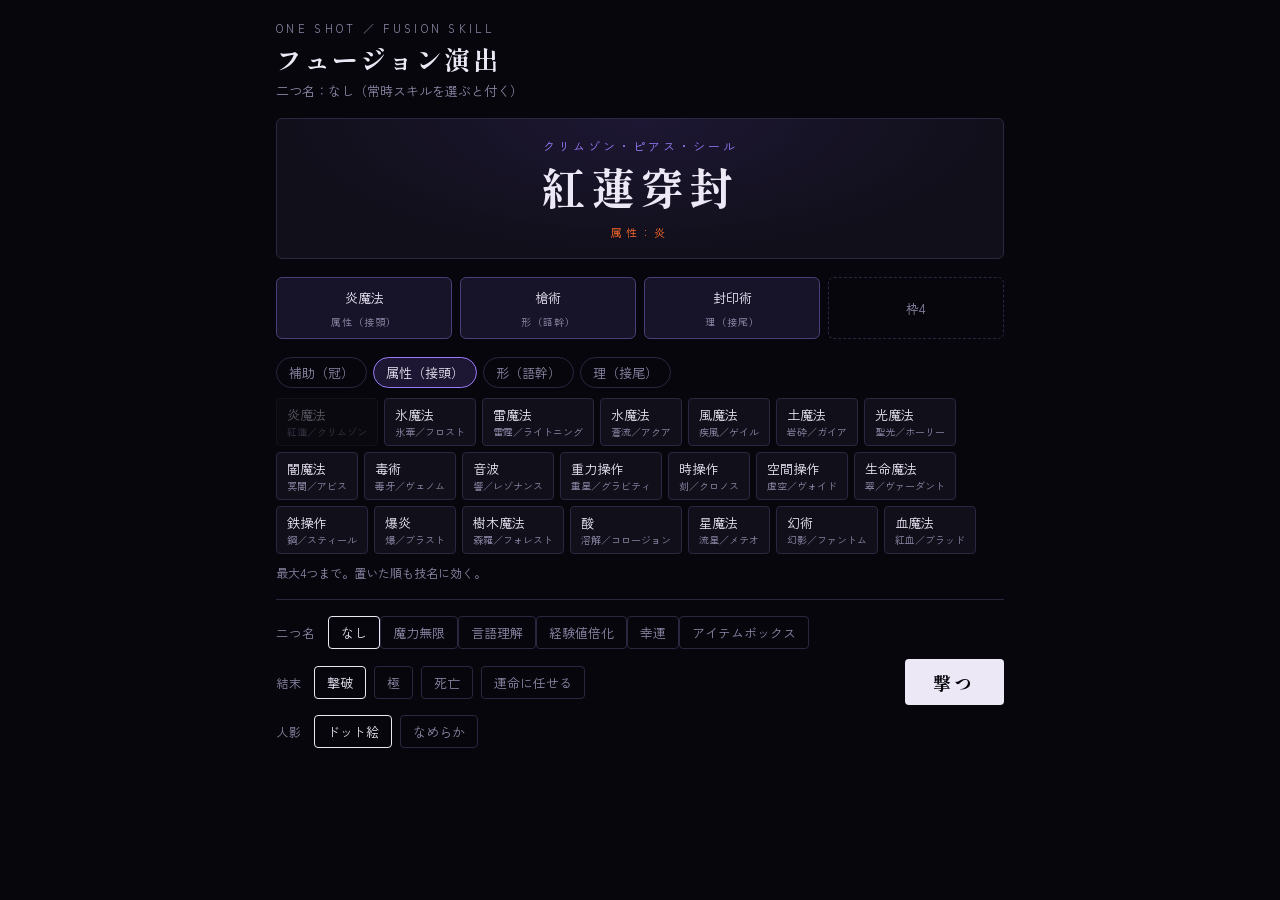
==== commit 69cb4cd7: "フュージョン演出：人影・剣・斬撃をドット絵で描く（なめらかと切り替え可） Co-Authored-By: Claude Opus 5.5 <noreply@anthropic.com> Claude-" ====
--- a/fusion-demo/index.html
+++ b/fusion-demo/index.html
@@ -91,12 +91,13 @@
 #stage.shake { animation: shake .5s; }
 @keyframes shake { 20% { transform: translate(-8px, 4px); } 40% { transform: translate(7px, -5px); } 60% { transform: translate(-5px, -3px); } 80% { transform: translate(4px, 3px); } }
 .layer { position: relative; z-index: 1; text-align: center; display: grid; gap: 14px; justify-items: center; width: 100%; max-width: 720px; align-self: end; margin-bottom: max(6vh, 32px); }
+.layer::before { content: ""; position: absolute; z-index: -1; inset: -48px -50vw -40px; background: linear-gradient(to bottom, transparent, rgba(4,3,10,.82) 30%, rgba(4,3,10,.9) 70%, transparent); pointer-events: none; }
 #line { text-shadow: 0 0 12px #000, 0 0 4px #000; }
 #line { font-family: var(--mincho); font-size: clamp(16px, 4vw, 22px); letter-spacing: .1em; min-height: 1.6em; color: var(--text); opacity: .9; }
 #who { font-size: 11px; letter-spacing: .4em; color: var(--muted); }
 #name { display: grid; gap: 6px; }
-#name .ruby { font-size: clamp(11px, 2.6vw, 15px); letter-spacing: .35em; color: var(--accent, var(--violet)); opacity: 0; overflow-wrap: anywhere; }
-#name .kanji { font-family: var(--mincho); font-weight: 800; font-size: clamp(36px, 11vw, 92px); letter-spacing: .1em; line-height: 1.1; opacity: 0; overflow-wrap: anywhere; text-shadow: 0 0 28px var(--accent, var(--violet)); }
+#name .ruby { font-size: clamp(11px, 2.6vw, 15px); letter-spacing: .35em; color: var(--accent, var(--violet)); text-shadow: 0 0 6px #000, 0 0 2px #000; opacity: 0; overflow-wrap: anywhere; }
+#name .kanji { font-family: var(--mincho); font-weight: 800; font-size: clamp(36px, 11vw, 92px); letter-spacing: .1em; line-height: 1.1; opacity: 0; overflow-wrap: anywhere; color: #fff; -webkit-text-stroke: 1px rgba(0,0,0,.6); paint-order: stroke fill; text-shadow: 0 2px 6px #000, 0 0 2px #000, 0 0 28px var(--accent, var(--violet)); }
 #name.glitch .kanji { animation: glitch .9s steps(2) 3; }
 @keyframes glitch { 0%, 100% { transform: none; text-shadow: 0 0 28px var(--accent); } 33% { transform: translateX(-6px); text-shadow: 8px 0 #7fe8ff, -8px 0 #d79bff; } 66% { transform: translateX(5px); text-shadow: -6px 0 #7fe8ff, 6px 0 #d79bff; } }
 #name.show .ruby { animation: ruby-in .5s ease-out forwards; }
@@ -162,6 +163,11 @@
       <button class="pick" data-v="death" type="button">死亡</button>
       <button class="pick" data-v="random" type="button">運命に任せる</button>
       <button id="fire" type="button">撃つ</button>
+    </div>
+    <div class="row">
+      <label>人影</label>
+      <button class="pick" data-art="pixel" type="button">ドット絵</button>
+      <button class="pick" data-art="smooth" type="button">なめらか</button>
     </div>
   </section>
 </main>
@@ -445,7 +451,7 @@
 // ── 舞台（参考：フードの人物が腕を広げ、頭上に光の輪、足元から回路のような光が立ち上る） ──
 //   p：組み上がり（0 → 1）。決め台詞から技名までのあいだに暗闇から浮かび上がる
 //   放つ瞬間に白く弾け、そのあと薄れる
-const scene = { run: false, col: '#9b7bff', t0: 0, build: 3000, strikeAt: 0, dim: 0, pillars: [], rays: [], mist: [] };
+const scene = { pixel: true, run: false, col: '#9b7bff', t0: 0, build: 3000, strikeAt: 0, dim: 0, gold: 0, pillars: [], rays: [], mist: [] };
 function hexA(hex, a) {
   const n = parseInt(hex.slice(1), 16);
   return `rgba(${n >> 16},${(n >> 8) & 255},${n & 255},${a})`;
@@ -454,7 +460,7 @@
   const c = $('scene');
   c.width = c.clientWidth * dpr(); c.height = c.clientHeight * dpr();
   const W = c.width, H = c.height;
-  Object.assign(scene, { run: true, col, t0: performance.now(), strikeAt: 0, dim: 0 });
+  Object.assign(scene, { run: true, col, t0: performance.now(), strikeAt: 0, dim: 0, gold: 0 });
   // 足元から立ち上る光の線：途中で直角に折れる回路のような線
   scene.pillars = Array.from({ length: 18 }, () => {
     const x = W * rnd(0.03, 0.97), y1 = H * rnd(0.55, 0.9), jog = rnd(-40, 40) * dpr(), y2 = H * rnd(0.05, 0.5);
@@ -482,61 +488,208 @@
   return end;
 }
 // フードの人物：両腕を広げ、マントがはためく。u は身長の 1/100
-function drawFigure(g, cx, base, u, col, glow, now) {
-  const sway = Math.sin(now / 420) * 2 * u;
-  const cape = () => {
+function drawFigure(g, cx, base, u, col, glow, now, struck) {
+  // 人影は横向き（右を向く）。単位は u、右が前、上がマイナス
+  const P = ([x, y]) => [cx + x * u, base + y * u];
+  const sway = Math.sin(now / 380) * 2.5 + Math.sin(now / 170) * 0.8;
+  const smooth = (list) => {
+    const pts = list.map(P);
     g.beginPath();
-    g.moveTo(cx - 9 * u, base - 80 * u);
-    g.bezierCurveTo(cx - 30 * u, base - 74 * u, cx - 58 * u - sway, base - 52 * u, cx - 66 * u - sway, base - 22 * u);
-    g.lineTo(cx - 52 * u - sway, base - 16 * u); g.lineTo(cx - 60 * u - sway * 1.3, base - 2 * u);
-    g.lineTo(cx - 34 * u, base - 8 * u); g.lineTo(cx - 22 * u, base + 2 * u); g.lineTo(cx - 12 * u, base - 20 * u);
-    g.lineTo(cx + 12 * u, base - 20 * u); g.lineTo(cx + 22 * u, base + 2 * u); g.lineTo(cx + 34 * u, base - 8 * u);
-    g.lineTo(cx + 60 * u + sway * 1.3, base - 2 * u); g.lineTo(cx + 52 * u + sway, base - 16 * u);
-    g.lineTo(cx + 66 * u + sway, base - 22 * u);
-    g.bezierCurveTo(cx + 58 * u + sway, base - 52 * u, cx + 30 * u, base - 74 * u, cx + 9 * u, base - 80 * u);
+    const mid = (i) => { const [ax, ay] = pts[i % pts.length], [bx, by] = pts[(i + 1) % pts.length]; return [(ax + bx) / 2, (ay + by) / 2]; };
+    g.moveTo(...mid(0));
+    for (let i = 1; i <= pts.length; i++) g.quadraticCurveTo(...pts[i % pts.length], ...mid(i));
     g.closePath();
   };
-  const body = () => {
+  // 上半身は腰（0, -52）を軸に傾ける：振りかぶると少し反り、振り下ろすと前へ踏み込む
+  const pose = swordPose(glow, struck);
+  const R = ([x, y]) => {
+    const dy = y + 52, c = Math.cos(pose.lean), s = Math.sin(pose.lean);
+    return [x * c - dy * s, x * s + dy * c - 52];
+  };
+  const PR = (q) => P(R(q));
+  const smoothR = (list) => smooth(list.map(R));
+  // コートの裾（後ろへなびく）
+  const tail = () => smoothR([[-13, -56], [-18, -42], [-30 - sway, -26], [-46 - sway * 1.6, -13], [-31 - sway, -17], [-16, -22], [-8, -34]]);
+  // 脚：前の膝を曲げて踏み込み、後ろ脚は伸ばす（コートの下から脛と靴がのぞく）
+  const legs = () => {
     g.beginPath();
-    g.moveTo(cx - 10 * u, base - 80 * u); g.lineTo(cx + 10 * u, base - 80 * u);
-    g.lineTo(cx + 8 * u, base - 46 * u); g.lineTo(cx + 9 * u, base); g.lineTo(cx + 3 * u, base);
-    g.lineTo(cx, base - 30 * u); g.lineTo(cx - 3 * u, base); g.lineTo(cx - 9 * u, base);
-    g.lineTo(cx - 8 * u, base - 46 * u); g.closePath();
-  };
-  // 腕：肩から外側の斜め下へ広げる（先細り）。手のひらは外へ開く
-  const arms = () => {
-    g.beginPath();
-    for (const d of [-1, 1]) {
-      g.moveTo(cx + d * 8 * u, base - 80 * u);
-      g.lineTo(cx + d * 47 * u, base - 50 * u);
-      g.lineTo(cx + d * 50 * u, base - 46 * u);
-      g.lineTo(cx + d * 45 * u, base - 46 * u);
-      g.lineTo(cx + d * 9 * u, base - 72 * u);
-      g.closePath();
+    for (const pts of [[[4, -52], [13, -30], [16, -4], [23, -1.5]], [[-4, -52], [-7, -28], [-17, -5], [-11, -1.5]]]) {
+      g.moveTo(...P(pts[0])); pts.slice(1).forEach((q) => g.lineTo(...P(q)));
     }
   };
-  const hood = () => {
-    g.beginPath();
-    g.moveTo(cx, base - 106 * u);
-    g.bezierCurveTo(cx + 9 * u, base - 100 * u, cx + 11 * u, base - 88 * u, cx + 9 * u, base - 80 * u);
-    g.lineTo(cx - 9 * u, base - 80 * u);
-    g.bezierCurveTo(cx - 11 * u, base - 88 * u, cx - 9 * u, base - 100 * u, cx, base - 106 * u);
-    g.closePath();
-  };
+  // 頭：横顔（額・鼻・顎）と首。髪は後ろへ流れて揺れる
+  const head = () => smoothR([
+    [0, -111], [6, -109], [9, -104], [11.5, -99.5], [9.5, -98], [9.8, -95.5], [8, -92.5], [4.5, -91.5],
+    [4, -86], [-3, -86], [-4, -93], [-7, -98], [-6, -106],
+  ]);
+  const hair = () => smoothR([
+    [8, -107], [5, -112], [-1, -114], [-9, -111.5], [-17 - sway * 0.5, -107], [-10, -104.5],
+    [-16 - sway * 0.7, -100], [-8.5, -98.5], [-9, -93], [-5, -96], [-2, -103], [4, -105],
+  ]);
+  // 肩・胴・コート（肩に厚みを持たせ、裾は膝下まで）
+  const body = () => smoothR([
+    [5, -89],
+    [12, -86], [14, -78], [13, -68], [10, -58], [13, -46], [17, -28], [12, -26], [4, -28],
+    [-6, -26], [-16, -24], [-17, -36], [-13, -56],
+    [-15, -72], [-15, -84], [-9, -89],
+  ]);
+  // 剣と腕：両手で柄を握る。溜めのあいだに頭上へ振り上げ、放つ瞬間に前へ振り下ろす
+  const dir = [Math.cos(pose.ang), Math.sin(pose.ang)];
+  const along = (k) => [pose.grip[0] + dir[0] * k, pose.grip[1] + dir[1] * k];
+  const hands = [pose.grip, along(-5)];
+  // 肩から手までを二つの節でつなぐ。肘は前か下へ曲げる
+  const armPath = (s, hand) => {
+    const L = 21;
+    const dx = hand[0] - s[0], dy = hand[1] - s[1], len = Math.hypot(dx, dy), d = Math.min(len, 2 * L - 0.01);
+    const hh = Math.sqrt(L * L - (d / 2) ** 2), mx = (s[0] + hand[0]) / 2, my = (s[1] + hand[1]) / 2;
+    let nx = -dy / len, ny = dx / len;
+    if (nx + ny < 0) { nx = -nx; ny = -ny; }
+    g.moveTo(...P(s)); g.lineTo(...P([mx + nx * hh, my + ny * hh])); g.lineTo(...P(hand));
+  };
+  const arms = () => { g.beginPath(); armPath(R([2, -82]), hands[0]); armPath(R([-4, -83]), hands[1]); };
+
+  // 人物は一枚の影として描く：裾・脚・体・頭・腕・柄・手をまず別の画用紙に同じ暗い色で塗り、
+  //   それを属性の色に染めた写しを少しずらして重ねて縁にする。パーツ同士の境目には線が出ない
+  const out = g;
+  const px = pixelSize(u);
+  const mask = pixLayer('mask', out.canvas, px);
+  g = mask.getContext('2d');
+  const dark = g.createLinearGradient(0, base - 112 * u, 0, base);
+  dark.addColorStop(0, '#0d0820'); dark.addColorStop(1, '#241544');
+  g.fillStyle = dark; g.strokeStyle = dark; g.lineCap = 'round'; g.lineJoin = 'round';
+  tail(); g.fill();
+  legs(); g.lineWidth = 6 * u; g.stroke();
+  body(); g.fill();
+  head(); g.fill();
+  hair(); g.fill();
+  arms(); g.lineWidth = 6 * u; g.stroke();
+  const perp = [-dir[1], dir[0]], gc = along(4);
+  g.lineWidth = 2.2 * u; // 鍔
+  g.beginPath(); g.moveTo(...P([gc[0] + perp[0] * 6, gc[1] + perp[1] * 6])); g.lineTo(...P([gc[0] - perp[0] * 6, gc[1] - perp[1] * 6])); g.stroke();
+  g.lineWidth = 1.8 * u; // 柄
+  g.beginPath(); g.moveTo(...P(gc)); g.lineTo(...P(along(-9))); g.stroke();
+  for (const hd of hands) { g.beginPath(); g.arc(...P(hd), 3.4 * u, 0, Math.PI * 2); g.fill(); }
+  crisp(mask, px);
+  const tint = pixLayer('tint', out.canvas, px), tg = tint.getContext('2d');
+  tg.setTransform(1, 0, 0, 1, 0, 0);
+  tg.drawImage(mask, 0, 0);
+  tg.globalCompositeOperation = 'source-in'; tg.fillStyle = hexA(col, 0.9 * glow); tg.fillRect(0, 0, tint.width, tint.height);
+  tg.globalCompositeOperation = 'source-over';
+  // 光る目（横顔なので一つ）。ドット絵では一粒の白いドット
+  const eye = PR([5, -102]);
+  if (px > 1) {
+    const mg = mask.getContext('2d');
+    mg.setTransform(1, 0, 0, 1, 0, 0);
+    mg.fillStyle = hexA('#ffffff', glow); mg.fillRect(Math.round(eye[0] / px), Math.round(eye[1] / px), 1, 1);
+  }
+  g = out;
+
   g.save();
-  // 縁の光（属性の色で光る）
+  // 縁の光（属性の色で光る）：ぼかした写しで後光、一つ分ずらした写しで細い縁
   g.shadowColor = col; g.shadowBlur = 30 * dpr() * glow;
-  g.strokeStyle = hexA(col, 0.9 * glow); g.lineWidth = 2 * dpr();
-  // 人物は不透明な暗い色で塗る（後ろの光が透けないように）
-  const dark = g.createLinearGradient(0, base - 106 * u, 0, base);
-  dark.addColorStop(0, '#0d0820'); dark.addColorStop(1, '#241544');
-  for (const part of [cape, arms, body, hood]) { part(); g.fillStyle = dark; g.fill(); g.stroke(); }
+  blit(g, tint, px);
   g.shadowBlur = 0;
-  // フードの奥で光る目
-  g.fillStyle = '#ffffff'; g.shadowColor = '#ffffff'; g.shadowBlur = 12 * dpr() * glow;
-  g.globalAlpha = glow;
-  g.fillRect(cx - 4.2 * u, base - 92 * u, 3 * u, 1.1 * u);
-  g.fillRect(cx + 1.2 * u, base - 92 * u, 3 * u, 1.1 * u);
+  const r = px > 1 ? px : 2 * dpr();
+  for (const [dx, dy] of [[r, 0], [-r, 0], [0, r], [0, -r]]) blit(g, tint, px, dx, dy);
+  blit(g, mask, px);
+  if (px === 1) {
+    g.fillStyle = '#ffffff'; g.shadowColor = '#ffffff'; g.shadowBlur = 12 * dpr() * glow;
+    g.globalAlpha *= glow;
+    g.fillRect(eye[0], eye[1], 2.6 * u, 1.1 * u);
+  }
+  g.restore();
+
+  // 剣：刃は属性の色で光り、振り上げたあとは力がたまるように脈打つ
+  const charge = struck >= 0 ? 1.4 : glow < 1 ? 0.35 + glow * 0.5 : 0.9 + 0.25 * Math.sin(now / 70);
+  const blade = pixLayer('blade', out.canvas, px), bg = blade.getContext('2d');
+  const [gx, gy] = P(along(4)), [tx, ty] = P(along(4 + SWORD_LEN));
+  bg.lineCap = px > 1 ? 'butt' : 'round';
+  bg.strokeStyle = hexA(col, Math.min(1, 0.8 * charge)); bg.lineWidth = Math.max(3.2 * u, 3 * px); // ドット絵でも刃が細くなりすぎないように
+  bg.beginPath(); bg.moveTo(gx, gy); bg.lineTo(tx, ty); bg.stroke();
+  bg.strokeStyle = hexA(scene.gold ? '#ffe9a8' : '#ffffff', Math.min(1, 0.75 * charge)); bg.lineWidth = Math.max((scene.gold ? 1.6 : 1.1) * u, px);
+  bg.beginPath(); bg.moveTo(gx, gy); bg.lineTo(tx, ty); bg.stroke();
+  crisp(blade, px);
+  g.save();
+  g.globalCompositeOperation = 'lighter';
+  g.shadowColor = col; g.shadowBlur = 26 * dpr() * charge;
+  blit(g, blade, px);
+  g.restore();
+}
+// ドット絵：人影・剣・斬撃を粗い升目に描いてから、ぼかさずに拡大する（なめらかなら升目は 1）
+function pixelSize(u) { return scene.pixel ? Math.max(2, Math.round(1.7 * u)) : 1; }
+const pixBufs = {};
+function pixLayer(key, c, px) {
+  const b = (pixBufs[key] ||= document.createElement('canvas'));
+  const w = Math.ceil(c.width / px), hh = Math.ceil(c.height / px);
+  if (b.width !== w || b.height !== hh) { b.width = w; b.height = hh; }
+  const x = b.getContext('2d', { willReadFrequently: true });
+  x.setTransform(1, 0, 0, 1, 0, 0); x.globalCompositeOperation = 'source-over'; x.clearRect(0, 0, w, hh);
+  x.setTransform(1 / px, 0, 0, 1 / px, 0, 0);
+  return b;
+}
+// 升目の縁のにじみを消し、ドットを「ある／ない」の二択にする
+function crisp(b, px) {
+  if (px === 1) return;
+  const x = b.getContext('2d', { willReadFrequently: true });
+  const d = x.getImageData(0, 0, b.width, b.height), a = d.data;
+  for (let i = 3; i < a.length; i += 4) a[i] = a[i] > 100 ? 255 : 0;
+  x.putImageData(d, 0, 0);
+}
+function blit(g, b, px, dx = 0, dy = 0) {
+  g.imageSmoothingEnabled = px === 1;
+  g.drawImage(b, dx, dy, b.width * px, b.height * px);
+  g.imageSmoothingEnabled = true;
+}
+
+// 剣の構え：溜めの進み（0〜1）と、放ってからの秒で決まる。grip は柄を握る位置、ang は刃の向き（右が 0、下が +）
+const SWORD_LEN = 58, SWING = 0.22;
+const LOW = { grip: [18, -62], ang: Math.PI * 0.35, lean: 0.04 };    // 前に下げて、切っ先を地面へ
+const HIGH = { grip: [-4, -120], ang: -Math.PI * 0.7, lean: -0.08 }; // 頭上に振りかぶり、切っ先は後ろの空へ
+const DOWN = { grip: [30, -52], ang: Math.PI * 0.32, lean: 0.3 };    // 前下へ斬り下ろした先（切っ先は足元の前へ）
+// 振り下ろしの速さ：構えから加速して、斬り終わりで止まる
+const swingEase = (s) => (s < 0.5 ? 2 * s * s : 1 - Math.pow(-2 * s + 2, 2) / 2);
+function swordPose(glow, struck) {
+  const lerp = (a, b, k) => a + (b - a) * k;
+  const arc = (A, B, k, [bx, by]) => ({
+    grip: [lerp(A.grip[0], B.grip[0], k) + bx * Math.sin(Math.PI * k), lerp(A.grip[1], B.grip[1], k) + by * Math.sin(Math.PI * k)],
+    ang: lerp(A.ang, B.ang, k),
+    lean: lerp(A.lean, B.lean, k),
+  });
+  if (struck >= 0) {
+    const s = Math.min(1, struck / SWING);
+    return arc(HIGH, DOWN, swingEase(s), [16, -16]);
+  }
+  const r = Math.max(0, Math.min(1, (glow - 0.3) / 0.65));
+  return arc(LOW, HIGH, r * r * (3 - 2 * r), [18, -4]);
+}
+// 振り下ろした剣の切っ先が描く光の弧
+function drawSlash(g, cx, base, u, col, struck) {
+  if (struck < 0 || struck > SWING + 0.5) return;
+  const fade = struck <= SWING ? 1 : 1 - (struck - SWING) / 0.5;
+  const upto = Math.min(1, struck / SWING);
+  const outer = [], inner = [];
+  for (let i = 0; i <= 32; i++) {
+    const p = swordPose(1, upto * i / 32 * SWING);
+    const at = (d) => [cx + (p.grip[0] + Math.cos(p.ang) * d) * u, base + (p.grip[1] + Math.sin(p.ang) * d) * u];
+    outer.push(at(SWORD_LEN + 4)); inner.push(at(SWORD_LEN * 0.55));
+  }
+  const out = g, px = pixelSize(u), buf = pixLayer('slash', out.canvas, px);
+  g = buf.getContext('2d');
+  g.lineCap = 'round'; g.lineJoin = 'round';
+  // 刃が通った面（三日月）
+  g.fillStyle = hexA(col, 0.35 * fade);
+  g.beginPath(); outer.forEach(([x, y], i) => (i ? g.lineTo(x, y) : g.moveTo(x, y)));
+  [...inner].reverse().forEach(([x, y]) => g.lineTo(x, y)); g.closePath(); g.fill();
+  // 切っ先の軌跡（太い光と白い芯）
+  for (const [w, c, a] of [[6 * u, col, 0.6], [2 * u, scene.gold ? '#ffe9a8' : '#ffffff', 0.95]]) {
+    g.strokeStyle = hexA(c, a * fade); g.lineWidth = w * fade + 1;
+    g.beginPath(); outer.forEach(([x, y], i) => (i ? g.lineTo(x, y) : g.moveTo(x, y))); g.stroke();
+  }
+  g = out;
+  g.save();
+  g.globalCompositeOperation = 'lighter';
+  g.shadowColor = col; g.shadowBlur = 30 * dpr();
+  blit(g, buf, px);
   g.restore();
 }
 function drawScene(now) {
@@ -547,7 +700,7 @@
   const struck = scene.strikeAt ? (now - scene.strikeAt) / 1000 : -1; // 放ってからの秒
   const after = struck < 0 ? 1 : Math.max(0, 1 - struck / 1.4);       // 放ったあと薄れていく
   const col = scene.col;
-  const u = Math.min(H * 0.0058, W * 0.0062), cx = W / 2, base = H * 0.86;
+  const u = Math.min(H * 0.0046, W * 0.0062), cx = W / 2, base = H * 0.86;
 
   // 背景：奥から属性の色が満ちていく
   g.globalCompositeOperation = 'source-over';
@@ -585,7 +738,7 @@
   // 人物（暗闇から浮かび上がる）
   g.globalCompositeOperation = 'source-over';
   g.globalAlpha = Math.min(1, ease * 1.3) * (struck < 0 ? 1 : Math.max(0.25, after));
-  drawFigure(g, cx, base, u, col, ease, now);
+  drawFigure(g, cx - 14 * u, base, u, col, ease, now, struck);
   g.globalAlpha = 1;
 
   // 頭上の光の輪（後半に現れ、ゆっくり脈打つ）
@@ -594,10 +747,12 @@
     g.globalCompositeOperation = 'lighter';
     const pulse = 1 + Math.sin(now / 300) * 0.03;
     g.shadowColor = col; g.shadowBlur = 24 * dpr();
-    g.strokeStyle = hexA(col, 0.9 * halo); g.lineWidth = 3 * dpr();
-    g.beginPath(); g.ellipse(cx, base - 122 * u, 34 * u * pulse, 4 * u * pulse, 0, 0, Math.PI * 2); g.stroke();
+    const hc = scene.gold ? '#e9c46a' : col;
+    g.shadowColor = hc;
+    g.strokeStyle = hexA(hc, 0.9 * halo); g.lineWidth = 3 * dpr();
+    g.beginPath(); g.ellipse(cx - 14 * u, base - 124 * u, 34 * u * pulse, 4 * u * pulse, 0, 0, Math.PI * 2); g.stroke();
     g.strokeStyle = hexA('#ffffff', 0.7 * halo); g.lineWidth = 1.2 * dpr();
-    g.beginPath(); g.ellipse(cx, base - 122 * u, 34 * u * pulse, 4 * u * pulse, 0, 0, Math.PI * 2); g.stroke();
+    g.beginPath(); g.ellipse(cx - 14 * u, base - 124 * u, 34 * u * pulse, 4 * u * pulse, 0, 0, Math.PI * 2); g.stroke();
     g.shadowBlur = 0;
   }
   // 足元の霧
@@ -609,9 +764,10 @@
     g.fillStyle = mg; g.beginPath(); g.arc(m.x, m.y, m.r, 0, Math.PI * 2); g.fill();
   }
   // 放つ瞬間：白く弾ける
-  if (struck >= 0 && struck < 0.6) {
+  drawSlash(g, cx - 14 * u, base, u, col, struck);
+  if (struck >= SWING && struck < SWING + 0.6) {
     g.globalCompositeOperation = 'lighter';
-    g.fillStyle = `rgba(255,255,255,${0.7 * (1 - struck / 0.6)})`;
+    g.fillStyle = `rgba(255,255,255,${0.7 * (1 - (struck - SWING) / 0.6)})`;
     g.fillRect(0, 0, W, H);
   }
   g.globalCompositeOperation = 'source-over';
@@ -782,16 +938,16 @@
   $('result').innerHTML = '';
   $('name').className = '';
   $('vignette').className = '';
-  $('stage').style.setProperty('--accent', out === 'perfect' ? '#e9c46a' : th.col);
+  $('stage').style.setProperty('--accent', th.col);
   $('who').textContent = t ? `${t.kanji}（${t.ruby}）` : '';
-  startScene(out === 'perfect' ? '#e9c46a' : th.col);
+  startScene(th.col);
 
   // 一. 静寂と決め台詞
   Sound.play('drone');
   await wait(500);
   const pool = LINES[majorGroup(slots)];
   await typeLine(pool[count % pool.length]);
-  gather(out === 'perfect' ? '#e9c46a' : th.col);
+  gather(th.col);
   await wait(900);
 
   // 二. 技名を叫ぶ
@@ -812,17 +968,20 @@
     await wait(900);
     showName({ kanji: `${n.kanji}・零`, ruby: `${n.ruby}・ゼロ` }, true);
     Sound.play('impact');
+    scene.gold = performance.now(); // 真名解放：属性の色はそのままに、光輪と刃に金が差す
     gather('#e9c46a', 120);
     await wait(1600);
   }
 
   // 三. 放つ
   $('line').textContent = '';
+  // 剣を振り下ろしてから、白く弾ける
+  scene.strikeAt = performance.now();
+  await wait(SWING * 1000);
   $('flash').className = '';
   void $('flash').offsetWidth;
   $('flash').className = 'on';
   $('stage').classList.add('shake');
-  scene.strikeAt = performance.now();
   Sound.play('strike');
   Sound.play('el_' + th.key);
   ring(out === 'perfect' ? '#e9c46a' : '#ffffff');
@@ -1051,6 +1210,11 @@
 })();
 
 document.querySelectorAll('.pick[data-v]').forEach((b) => { b.onclick = () => { ending = b.dataset.v; render(); }; });
+// 人影の描き方（ドット絵／なめらか）
+const artPicks = document.querySelectorAll('.pick[data-art]');
+const showArt = () => artPicks.forEach((b) => b.classList.toggle('on', (b.dataset.art === 'pixel') === scene.pixel));
+artPicks.forEach((b) => { b.onclick = () => { scene.pixel = b.dataset.art === 'pixel'; showArt(); }; });
+showArt();
 $('fire').onclick = fire;
 window.addEventListener('resize', () => { if (!$('stage').hidden) sizeCanvas(); });
 
